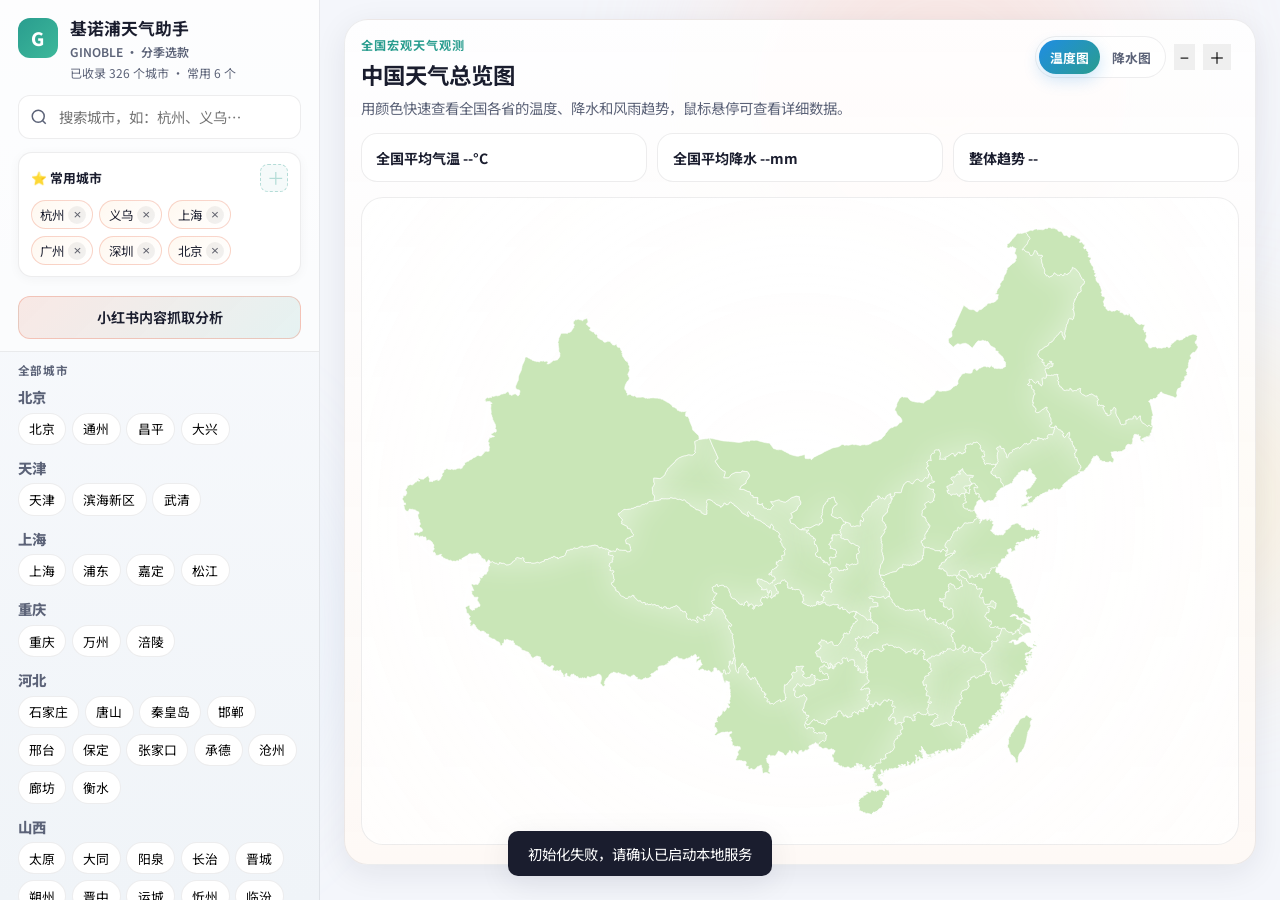
==== static/index.html @ de56561c "init: ginoble weather assistant (Flask + Qwen AI + XHS analysis)" ====
﻿<!DOCTYPE html>
<html lang="zh-CN">
<head>
  <meta charset="UTF-8" />
  <meta name="viewport" content="width=device-width, initial-scale=1.0" />
  <title>基诺浦天气助手 · 全国城市预报</title>
  <link rel="preconnect" href="https://fonts.googleapis.com" />
  <link rel="preconnect" href="https://fonts.gstatic.com" crossorigin />
  <link href="https://fonts.googleapis.com/css2?family=Noto+Sans+SC:wght@400;500;600;700&display=swap" rel="stylesheet" />
  <link rel="stylesheet" href="/static/css/style.css" />
</head>
<body>
  <div class="bg-orbs" aria-hidden="true">
    <span class="orb orb-1"></span>
    <span class="orb orb-2"></span>
    <span class="orb orb-3"></span>
  </div>

  <div class="app">
    <aside class="sidebar">
      <div class="sidebar-fixed">
        <header class="brand">
          <span class="brand-icon">G</span>
          <div>
            <h1>基诺浦天气助手</h1>
            <p class="brand-tagline">GINOBLE · 分季选款</p>
            <p id="cityStats" class="city-stats">加载城市中…</p>
          </div>
        </header>

        <div class="search-box">
          <svg class="search-icon" viewBox="0 0 24 24" fill="none" stroke="currentColor" stroke-width="2"><circle cx="11" cy="11" r="8"/><path d="m21 21-4.35-4.35"/></svg>
          <input type="search" id="citySearch" placeholder="搜索城市，如：杭州、义乌…" autocomplete="off" />
          <ul id="searchResults" class="search-results hidden"></ul>
        </div>

        <section class="favorites-panel">
          <div class="panel-head">
            <span class="panel-title">⭐ 常用城市</span>
            <button type="button" class="btn-icon" id="btnAddFavorite" title="将当前城市加入常用" disabled>＋</button>
          </div>
          <div id="favoriteList" class="favorite-chips"></div>
          <p id="favoriteHint" class="favorites-hint">选中城市后点 ＋，或从搜索列表添加</p>
        </section>

        <button type="button" class="btn-national hidden" id="btnNationalWeather">全国天气</button>
        <button type="button" class="btn-xhs" id="btnXhsAnalyze">
          小红书内容抓取分析
          <span class="xhs-running-dot hidden" id="xhsRunningDot" title="分析进行中"></span>
        </button>
      </div>

      <div class="sidebar-scroll-wrap">
        <p class="scroll-label">全部城市</p>
        <nav class="province-nav" id="provinceNav" aria-label="按省份选择城市"></nav>
      </div>
    </aside>

    <main class="main">
      <section class="map-section" id="mapSection">
        <header class="map-header">
          <div>
            <p class="map-kicker">全国宏观天气观测</p>
            <h2>中国天气总览图</h2>
            <p class="map-subtitle">用颜色快速查看全国各省的温度、降水和风雨趋势，鼠标悬停可查看详细数据。</p>
          </div>
          <div class="map-header-actions">
            <div class="map-mode-toggle" role="tablist" aria-label="地图模式切换">
              <button type="button" class="map-mode-btn active" id="btnTempMode">温度图</button>
              <button type="button" class="map-mode-btn" id="btnRainMode">降水图</button>
            </div>
            <button type="button" class="map-zoom-btn" id="btnMapZoomOut">−</button>
            <button type="button" class="map-zoom-btn" id="btnMapZoomIn">＋</button>
            <div class="map-legend" id="mapLegend"></div>
          </div>
        </header>
        <div class="map-toolbar">
          <div class="map-stat" id="mapStatTemp">全国平均气温 --°C</div>
          <div class="map-stat" id="mapStatRain">全国平均降水 --mm</div>
          <div class="map-stat" id="mapStatTrend">整体趋势 --</div>
        </div>
        <div class="china-map-shell">
          <div class="china-map-frame">
            <div class="china-map-inner" id="chinaMap"></div>
          </div>
          <div class="map-tooltip hidden" id="mapTooltip"></div>
        </div>
      </section>

      <section class="hero hidden" id="hero">
        <div class="hero-placeholder">
          <h2>选择或搜索一个城市</h2>
          <p>查看未来 7 天详细预报、近 16 天月度趋势，并获取基诺浦专属 AI分析（分季选款）</p>
          <p class="hero-note">说明：免费气象数据源最长约 16 天预报；AI 会基于天气生成营销策略，不涉及商品、库存或尺码建议。</p>
        </div>
      </section>

      <section class="city-panel hidden" id="cityPanel">
        <header class="city-header">
          <div class="city-title-row">
            <div>
              <p class="province-label" id="provinceLabel"></p>
              <h2 id="cityTitle">—</h2>
            </div>
            <button type="button" class="btn-fav-star hidden" id="btnFavStar" title="加入常用城市">☆ 常用</button>
          </div>
          <div class="current-weather" id="currentWeather"></div>
        </header>

        <div class="tabs">
          <button type="button" class="tab active" data-days="7">未来 7 天</button>
          <button type="button" class="tab" data-days="16">近 16 天趋势 <span class="tab-hint">（月度参考）</span></button>
        </div>

        <div class="forecast-grid" id="forecastGrid"></div>

        <section class="ai-section">
          <header class="ai-header">
            <div>
              <h3>🤖 基诺浦 AI 分析</h3>
              <p class="ai-sub">通义千问 · 天气营销策略生成</p>
            </div>
            <button type="button" class="btn-primary" id="btnAnalyze">生成基诺浦营销方案</button>
          </header>
          <div class="ai-body" id="aiBody">
            <p class="ai-placeholder">点击上方按钮，将先生成基础内容；随后可继续点击“深度分析”查看后续策略。</p>
          </div>
          <div class="ai-deep-actions hidden" id="aiDeepActions">
            <button type="button" class="btn-secondary" id="btnDeepAnalyze">深度分析</button>
          </div>
          <div class="ai-deep-body hidden" id="aiDeepBody"></div>
        </section>
      </section>
    </main>
  </div>

  <div class="toast hidden" id="toast" role="status"></div>
  <div class="loading-overlay hidden" id="loading">
    <div class="spinner"></div>
    <p id="loadingText">加载中…</p>
  </div>

  <div class="modal-overlay hidden" id="xhsModal" role="dialog" aria-modal="true" aria-labelledby="xhsModalTitle">
    <div class="modal-panel xhs-modal">
      <header class="modal-header">
        <div>
          <p class="modal-kicker">独立功能 · 内部研究参考</p>
          <h2 id="xhsModalTitle">小红书内容抓取分析</h2>
        </div>
        <button type="button" class="btn-icon modal-close" id="btnXhsClose" aria-label="关闭">×</button>
      </header>

      <div class="xhs-layout">
        <section class="xhs-form-pane">
          <label class="field">
            <span>分析预设</span>
            <div class="preset-row">
              <select id="xhsPresetSelect"></select>
              <button type="button" class="btn-secondary btn-sm" id="btnXhsSavePreset">另存为</button>
              <button type="button" class="btn-secondary btn-sm" id="btnXhsUpdatePreset">保存修改</button>
              <button type="button" class="btn-secondary btn-sm danger" id="btnXhsDeletePreset">删除</button>
            </div>
          </label>

          <label class="field">
            <span>分析类型</span>
            <input type="text" id="xhsAnalysisType" list="xhsAnalysisTypeList" placeholder="可下拉选择，也可自行填写" autocomplete="off" />
            <datalist id="xhsAnalysisTypeList">
              <option value="品类场景洞察"></option>
              <option value="竞品舆情深挖"></option>
              <option value="竞品种草对比"></option>
            </datalist>
          </label>

          <label class="field">
            <span>关键词</span>
            <input type="text" id="xhsKeyword" placeholder="一个搜索词，如：学步鞋 / 稳稳鞋 / 泰兰尼斯" />
            <p class="xhs-inline-hint">用于小红书搜索抓取；当前一次分析使用 1 个关键词。</p>
          </label>

          <div class="field-grid">
            <label class="field">
              <span>抓取量</span>
              <input type="number" id="xhsFetchCount" min="1" max="50" value="20" />
            </label>
            <label class="field">
              <span>排序</span>
              <select id="xhsSortType">
                <option value="general">综合</option>
                <option value="popularity_descending">最热</option>
                <option value="time_descending">最新</option>
                <option value="comment_descending">评论最多</option>
                <option value="collect_descending">收藏最多</option>
              </select>
            </label>
            <label class="field">
              <span>时间范围</span>
              <select id="xhsNoteTime">
                <option value="不限">不限</option>
                <option value="一天内">一天内</option>
                <option value="一周内" selected>一周内</option>
                <option value="一个月内">一个月内</option>
                <option value="半年内">半年内</option>
                <option value="一年内">一年内</option>
              </select>
            </label>
          </div>

          <div class="field-checks">
            <label class="check">
              <input type="checkbox" id="xhsFetchComments" />
              <span>拉取热门评论（舆情更准，更耗时）</span>
            </label>
            <label class="check">
              <input type="checkbox" id="xhsUseWeather" />
              <span>结合天气</span>
            </label>
          </div>

          <label class="field hidden" id="xhsWeatherCityWrap">
            <span>天气范围</span>
            <select id="xhsWeatherCity"></select>
            <p class="xhs-inline-hint">勾选结合天气后可选；默认「全国」</p>
          </label>

          <label class="field">
            <span>补充分析要求</span>
            <textarea id="xhsExtraPrompt" rows="3" placeholder="例如：重点看价格争议、场景拆解、可执行选题…"></textarea>
          </label>

          <div class="xhs-actions">
            <button type="button" class="btn-primary" id="btnXhsRun">开始抓取分析</button>
          </div>
          <div class="xhs-progress hidden" id="xhsProgressWrap">
            <div class="xhs-progress-top">
              <span id="xhsProgressText">准备中…</span>
              <span id="xhsProgressPct">0%</span>
            </div>
            <div class="xhs-progress-track" aria-hidden="true">
              <div class="xhs-progress-bar" id="xhsProgressBar"></div>
            </div>
            <p class="xhs-inline-hint">关闭弹窗不会中断分析；完成后会提示，并可在历史记录中查看。</p>
          </div>
          <p class="xhs-hint" id="xhsStatusHint">选择预设后可直接分析；关闭界面分析会继续跑。</p>
        </section>

        <section class="xhs-result-pane">
          <header class="xhs-result-header">
            <div>
              <div class="xhs-pane-tabs" role="tablist">
                <button type="button" class="xhs-pane-tab active" id="btnXhsTabReport" data-pane="report">当前报告</button>
                <button type="button" class="xhs-pane-tab" id="btnXhsTabHistory" data-pane="history">历史记录</button>
              </div>
              <p id="xhsResultMeta" class="xhs-result-meta">尚未生成</p>
            </div>
            <div class="xhs-result-actions">
              <button type="button" class="btn-secondary btn-sm" id="btnXhsPreview" disabled>预览</button>
              <button type="button" class="btn-secondary btn-sm" id="btnXhsDownloadHtml" disabled>下载网页</button>
              <button type="button" class="btn-secondary btn-sm" id="btnXhsDownload" disabled>下载 MD</button>
            </div>
          </header>
          <div class="xhs-result-body" id="xhsResultBody">
            <p class="ai-placeholder">报告将显示在这里，支持预览、下载与历史回看。</p>
          </div>
          <div class="xhs-history-body hidden" id="xhsHistoryBody">
            <div class="xhs-history-toolbar">
              <p class="xhs-inline-hint">保存在项目文件夹 <code>xhs-reports/</code>，点击可回看。</p>
              <button type="button" class="btn-secondary btn-sm" id="btnXhsRefreshHistory">刷新</button>
            </div>
            <div id="xhsHistoryList" class="xhs-history-list"></div>
          </div>
        </section>
      </div>
    </div>
  </div>

  <script src="/static/js/app.js"></script>
</body>
</html>
---- static/css/style.css ----
:root {
  --bg: #f4f6fb;
  --surface: rgba(255, 255, 255, 0.82);
  --surface-solid: #ffffff;
  --text: #1a1d2e;
  --text-muted: #5c6378;
  --accent: #e85d3a;
  --accent-2: #2a9d8f;
  --accent-soft: rgba(42, 157, 143, 0.14);
  --border: rgba(26, 29, 46, 0.08);
  --shadow: 0 8px 32px rgba(26, 29, 46, 0.08);
  --radius: 16px;
  --sidebar-w: 320px;
  --font: "Noto Sans SC", "PingFang SC", "Microsoft YaHei", sans-serif;
}

*,
*::before,
*::after {
  box-sizing: border-box;
}

html,
body {
  margin: 0;
  height: 100%;
  font-family: var(--font);
  color: var(--text);
  background: var(--bg);
}

.bg-orbs {
  position: fixed;
  inset: 0;
  pointer-events: none;
  overflow: hidden;
  z-index: 0;
}

.orb {
  position: absolute;
  border-radius: 50%;
  filter: blur(80px);
  opacity: 0.45;
}

.orb-1 {
  width: 420px;
  height: 420px;
  background: #ffd4c8;
  top: -120px;
  right: 10%;
}

.orb-2 {
  width: 360px;
  height: 360px;
  background: #c8e4ff;
  bottom: 10%;
  left: -80px;
}

.orb-3 {
  width: 280px;
  height: 280px;
  background: #ffe8b8;
  top: 40%;
  right: -60px;
}

.app {
  position: relative;
  z-index: 1;
  display: grid;
  grid-template-columns: var(--sidebar-w) 1fr;
  height: 100vh;
  max-height: 100vh;
}

.sidebar {
  background: linear-gradient(180deg, #fafbfe 0%, #f0f4f8 100%);
  border-right: 1px solid var(--border);
  display: flex;
  flex-direction: column;
  height: 100vh;
  overflow: hidden;
}

.sidebar-fixed {
  flex-shrink: 0;
  padding: 1.1rem 1.1rem 0.75rem;
  display: flex;
  flex-direction: column;
  gap: 0.85rem;
  border-bottom: 1px solid var(--border);
  background: rgba(255, 255, 255, 0.6);
}

.sidebar-scroll-wrap {
  flex: 1;
  min-height: 0;
  display: flex;
  flex-direction: column;
  padding: 0.65rem 0.5rem 1rem 1.1rem;
  overflow-y: auto;
  overflow-x: hidden;
  scrollbar-gutter: stable;
}

.scroll-label {
  flex-shrink: 0;
  margin: 0 0 0.5rem;
  padding-right: 0.5rem;
  font-size: 0.72rem;
  font-weight: 700;
  color: var(--text-muted);
  letter-spacing: 0.06em;
}

.brand {
  display: flex;
  gap: 0.75rem;
  align-items: flex-start;
}

.brand-icon {
  display: flex;
  align-items: center;
  justify-content: center;
  width: 2.5rem;
  height: 2.5rem;
  border-radius: 12px;
  background: linear-gradient(135deg, var(--accent-2), #3db89a);
  color: #fff;
  font-size: 1.15rem;
  font-weight: 800;
  flex-shrink: 0;
}

.brand-tagline {
  margin: 0.2rem 0 0;
  font-size: 0.72rem;
  color: var(--accent-2);
  font-weight: 600;
}

.city-stats {
  margin: 0.35rem 0 0;
  font-size: 0.7rem;
  color: var(--text-muted);
}

.brand h1 {
  margin: 0;
  font-size: 1.05rem;
  font-weight: 700;
  line-height: 1.3;
}

.brand p {
  margin: 0.25rem 0 0;
  font-size: 0.75rem;
  color: var(--text-muted);
}

.search-box {
  position: relative;
}

.search-icon {
  position: absolute;
  left: 12px;
  top: 50%;
  transform: translateY(-50%);
  width: 18px;
  height: 18px;
  color: var(--text-muted);
}

#citySearch {
  width: 100%;
  padding: 0.65rem 0.75rem 0.65rem 2.5rem;
  border: 1px solid var(--border);
  border-radius: 12px;
  font-size: 0.9rem;
  font-family: inherit;
  background: var(--surface-solid);
  outline: none;
  transition: border-color 0.2s, box-shadow 0.2s;
}

#citySearch:focus {
  border-color: var(--accent-2);
  box-shadow: 0 0 0 3px rgba(61, 139, 253, 0.15);
}

.search-results {
  position: absolute;
  left: 0;
  right: 0;
  top: calc(100% + 4px);
  margin: 0;
  padding: 0.35rem;
  list-style: none;
  background: var(--surface-solid);
  border: 1px solid var(--border);
  border-radius: 12px;
  box-shadow: var(--shadow);
  max-height: 220px;
  overflow-y: auto;
  z-index: 20;
}

.search-results li {
  display: flex;
  align-items: center;
  justify-content: space-between;
  gap: 0.5rem;
  padding: 0.5rem 0.65rem;
  border-radius: 8px;
  cursor: pointer;
  font-size: 0.88rem;
}

.search-results li:hover {
  background: var(--accent-soft);
}

.search-results .result-main {
  flex: 1;
  min-width: 0;
}

.search-results .btn-add-fav {
  flex-shrink: 0;
  padding: 0.2rem 0.45rem;
  border: none;
  border-radius: 6px;
  background: var(--accent-soft);
  color: var(--accent-2);
  font-size: 0.72rem;
  font-family: inherit;
  cursor: pointer;
}

.search-results .btn-add-fav:hover {
  background: var(--accent-2);
  color: #fff;
}

.search-results .btn-add-fav.is-fav {
  background: #fff8e6;
  color: #b8860b;
  cursor: default;
}

.search-results .sub {
  font-size: 0.75rem;
  color: var(--text-muted);
}

.province-nav {
  flex: 1;
  padding-right: 4px;
}

.sidebar-scroll-wrap::-webkit-scrollbar {
  width: 8px;
}

.sidebar-scroll-wrap::-webkit-scrollbar-track {
  background: rgba(42, 157, 143, 0.06);
  border-radius: 8px;
  margin: 4px 0;
}

.sidebar-scroll-wrap::-webkit-scrollbar-thumb {
  background: rgba(42, 157, 143, 0.4);
  border-radius: 8px;
  border: 2px solid transparent;
  background-clip: padding-box;
}

.sidebar-scroll-wrap::-webkit-scrollbar-thumb:hover {
  background: rgba(42, 157, 143, 0.65);
  background-clip: padding-box;
}

.favorites-panel {
  background: var(--surface-solid);
  border: 1px solid var(--border);
  border-radius: 14px;
  padding: 0.65rem 0.75rem;
  box-shadow: 0 2px 12px rgba(26, 29, 46, 0.04);
}

.panel-head {
  display: flex;
  align-items: center;
  justify-content: space-between;
  margin-bottom: 0.5rem;
}

.panel-title {
  font-size: 0.8rem;
  font-weight: 700;
  color: var(--text);
}

.btn-icon {
  width: 28px;
  height: 28px;
  border: 1px dashed var(--accent-2);
  border-radius: 8px;
  background: var(--accent-soft);
  color: var(--accent-2);
  font-size: 1.1rem;
  line-height: 1;
  cursor: pointer;
  transition: all 0.15s;
  font-family: inherit;
}

.btn-icon:hover:not(:disabled) {
  background: var(--accent-2);
  color: #fff;
  border-style: solid;
}

.btn-icon:disabled {
  opacity: 0.35;
  cursor: not-allowed;
}

.favorite-chips {
  display: flex;
  flex-wrap: wrap;
  gap: 0.4rem;
  min-height: 2rem;
  max-height: 88px;
  overflow-y: auto;
  padding-right: 2px;
}

.favorite-chips::-webkit-scrollbar {
  width: 5px;
}

.favorite-chips::-webkit-scrollbar-thumb {
  background: rgba(42, 157, 143, 0.3);
  border-radius: 4px;
}

.favorite-chip {
  display: inline-flex;
  align-items: center;
  gap: 0.25rem;
  padding: 0.3rem 0.35rem 0.3rem 0.55rem;
  border-radius: 999px;
  background: linear-gradient(135deg, #fff8f0, #fff);
  border: 1px solid rgba(232, 93, 58, 0.25);
  font-size: 0.78rem;
  cursor: pointer;
  transition: all 0.15s;
  max-width: 100%;
}

.favorite-chip:hover {
  border-color: var(--accent-2);
  box-shadow: 0 2px 8px rgba(42, 157, 143, 0.15);
}

.favorite-chip.active {
  background: linear-gradient(135deg, var(--accent-2), #3db89a);
  border-color: transparent;
  color: #fff;
}

.favorite-chip .fav-name {
  white-space: nowrap;
  overflow: hidden;
  text-overflow: ellipsis;
  max-width: 4.5rem;
}

.favorite-chip .fav-remove {
  display: flex;
  align-items: center;
  justify-content: center;
  width: 18px;
  height: 18px;
  border: none;
  border-radius: 50%;
  background: rgba(0, 0, 0, 0.08);
  color: inherit;
  font-size: 0.85rem;
  line-height: 1;
  cursor: pointer;
  opacity: 0.7;
  flex-shrink: 0;
}

.favorite-chip.active .fav-remove {
  background: rgba(255, 255, 255, 0.25);
}

.favorite-chip .fav-remove:hover {
  opacity: 1;
  background: rgba(232, 93, 58, 0.2);
}

.favorites-hint {
  margin: 0.45rem 0 0;
  font-size: 0.68rem;
  color: var(--text-muted);
  line-height: 1.4;
}

.favorites-hint.hidden {
  display: none;
}

.favorites-empty {
  font-size: 0.75rem;
  color: var(--text-muted);
  padding: 0.25rem 0;
}

.province-block {
  margin-bottom: 0.75rem;
}

.province-name {
  font-size: 0.72rem;
  font-weight: 600;
  text-transform: uppercase;
  letter-spacing: 0.04em;
  color: var(--text-muted);
  margin: 0 0 0.4rem;
}

.city-chips {
  display: flex;
  flex-wrap: wrap;
  gap: 0.35rem;
}

.city-chip {
  padding: 0.35rem 0.65rem;
  border: 1px solid var(--border);
  border-radius: 999px;
  background: var(--surface-solid);
  font-size: 0.8rem;
  font-family: inherit;
  cursor: pointer;
  transition: all 0.15s;
}

.city-chip:hover {
  border-color: var(--accent);
  color: var(--accent);
}

.city-chip.active {
  background: linear-gradient(135deg, var(--accent-2), #3db89a);
  border-color: transparent;
  color: #fff;
  font-weight: 600;
}

.city-title-row {
  display: flex;
  align-items: flex-start;
  justify-content: space-between;
  gap: 0.75rem;
  flex: 1;
}

.btn-fav-star {
  flex-shrink: 0;
  padding: 0.4rem 0.75rem;
  border: 1px solid var(--border);
  border-radius: 999px;
  background: #fff;
  font-family: inherit;
  font-size: 0.8rem;
  color: var(--text-muted);
  cursor: pointer;
  transition: all 0.15s;
}

.btn-fav-star:hover {
  border-color: #f0b429;
  color: #d4a012;
}

.btn-fav-star.is-fav {
  border-color: #f0b429;
  background: #fffbeb;
  color: #b8860b;
  font-weight: 600;
}

.main {
  padding: 1.2rem 1.5rem 2rem;
  overflow-y: auto;
  height: 100vh;
}

.map-section {
  background: linear-gradient(180deg, rgba(255,255,255,0.9), rgba(255,249,244,0.85));
  border: 1px solid rgba(26, 29, 46, 0.08);
  border-radius: 24px;
  padding: 1rem 1rem 1.15rem;
  box-shadow: var(--shadow);
  margin-bottom: 1rem;
}

.map-header {
  display: flex;
  align-items: flex-start;
  justify-content: space-between;
  gap: 1rem;
  flex-wrap: wrap;
}

.map-kicker {
  margin: 0;
  font-size: 0.76rem;
  font-weight: 700;
  color: var(--accent-2);
  letter-spacing: 0.08em;
}

.map-header h2 {
  margin: 0.25rem 0 0.35rem;
  font-size: 1.4rem;
}

.map-subtitle {
  margin: 0;
  color: var(--text-muted);
  line-height: 1.6;
  font-size: 0.9rem;
}

.map-header-actions {
  display: flex;
  align-items: center;
  gap: 0.5rem;
  flex-wrap: wrap;
  justify-content: flex-end;
}

.map-mode-toggle {
  display: inline-flex;
  padding: 0.2rem;
  border-radius: 999px;
  background: rgba(255,255,255,0.78);
  border: 1px solid rgba(26,29,46,0.08);
}

.map-mode-btn,
.map-zoom-btn,
.btn-national {
  border: none;
  font: inherit;
  cursor: pointer;
}

.map-mode-btn {
  padding: 0.45rem 0.7rem;
  border-radius: 999px;
  background: transparent;
  color: var(--text-muted);
  font-size: 0.8rem;
  font-weight: 700;
}

.map-mode-btn.active {
  background: linear-gradient(135deg, #1f8de3, #2a9d8f);
  color: #fff;
  box-shadow: 0 6px 16px rgba(31,141,227,0.22);
}

.map-legend {
  display: flex;
  flex-wrap: wrap;
  gap: 0.4rem;
  justify-content: flex-end;
}

.legend-chip {
  display: inline-flex;
  align-items: center;
  gap: 0.35rem;
  padding: 0.35rem 0.55rem;
  border-radius: 999px;
  background: rgba(255,255,255,0.86);
  border: 1px solid rgba(26,29,46,0.08);
  font-size: 0.75rem;
  color: var(--text-muted);
  backdrop-filter: blur(8px);
}

.legend-dot {
  width: 10px;
  height: 10px;
  border-radius: 50%;
  box-shadow: 0 0 0 2px rgba(255,255,255,0.9) inset;
}

.legend-dot {
  width: 10px;
  height: 10px;
  border-radius: 50%;
}

.map-toolbar {
  display: grid;
  grid-template-columns: repeat(3, minmax(0, 1fr));
  gap: 0.65rem;
  margin: 0.9rem 0;
}

.map-stat {
  background: rgba(255,255,255,0.78);
  border: 1px solid rgba(26,29,46,0.08);
  border-radius: 16px;
  padding: 0.85rem 0.9rem;
  font-size: 0.88rem;
  font-weight: 700;
  color: var(--text);
}

.china-map-shell {
  position: relative;
}

.china-map-frame {
  position: relative;
  min-height: 520px;
  background: radial-gradient(circle at center, rgba(255,255,255,0.96), rgba(255,255,255,0.74));
  border-radius: 22px;
  border: 1px solid rgba(26,29,46,0.08);
  overflow: hidden;
  box-shadow: inset 0 0 0 1px rgba(255,255,255,0.35);
}

.china-map-frame.mode-temp {
  background:
    radial-gradient(circle at 30% 18%, rgba(11,17,32,0.08), transparent 28%),
    radial-gradient(circle at 78% 25%, rgba(245,138,75,0.18), transparent 28%),
    radial-gradient(circle at 60% 75%, rgba(233,168,58,0.16), transparent 30%),
    linear-gradient(180deg, rgba(255,246,231,0.95), rgba(255,255,255,0.74));
}

.china-map-frame.mode-rain {
  background:
    radial-gradient(circle at 25% 20%, rgba(22,58,138,0.1), transparent 28%),
    radial-gradient(circle at 75% 30%, rgba(63,149,230,0.18), transparent 28%),
    radial-gradient(circle at 60% 76%, rgba(168,214,255,0.16), transparent 30%),
    linear-gradient(180deg, rgba(244,248,255,0.98), rgba(255,255,255,0.76));
}

.china-map-frame.mode-temp .china-svg-map,
.china-map-frame.mode-rain .china-svg-map {
  filter: saturate(1.05) contrast(1.02);
}

.map-region-hover {
  filter: brightness(1.2) saturate(1.2) drop-shadow(0 0 10px rgba(255,255,255,0.95)) drop-shadow(0 0 26px rgba(255,255,255,0.7)) drop-shadow(0 0 18px rgba(59,130,246,0.28)) !important;
}

.china-svg-map path.map-region-hover,
.china-svg-map circle.map-region-hover {
  stroke: rgba(255,255,255,1) !important;
  stroke-width: 2.4px !important;
}

.china-svg-map path,
.china-svg-map circle {
  transform-box: fill-box;
  transform-origin: center;
  transition: filter 0.2s ease, opacity 0.2s ease, stroke 0.2s ease, stroke-width 0.2s ease;
}

.china-map-inner {
  width: 100%;
  height: 100%;
  min-height: 520px;
}

.china-map-stage {
  width: 100%;
  height: 100%;
  display: flex;
  align-items: center;
  justify-content: center;
}

.china-svg-map {
  width: 100%;
  height: 100%;
  max-height: 760px;
}

.province-tile {
  position: relative;
  min-height: 84px;
  border-radius: 18px;
  padding: 0.75rem 0.7rem;
  color: #fff;
  box-shadow: 0 8px 18px rgba(0,0,0,0.08);
  border: 1px solid rgba(255,255,255,0.2);
  cursor: default;
  transition: transform 0.18s ease, box-shadow 0.18s ease;
  overflow: hidden;
}

.province-tile:hover {
  transform: translateY(-2px);
  box-shadow: 0 12px 24px rgba(0,0,0,0.12);
}

.province-name {
  margin: 0 0 0.35rem;
  font-size: 0.9rem;
  font-weight: 800;
}

.province-meta {
  font-size: 0.72rem;
  line-height: 1.45;
  opacity: 0.95;
}

.province-badge {
  display: inline-flex;
  margin-top: 0.45rem;
  padding: 0.22rem 0.45rem;
  border-radius: 999px;
  background: rgba(255,255,255,0.18);
  font-size: 0.68rem;
}

.map-tooltip {
  position: absolute;
  pointer-events: none;
  z-index: 20;
  min-width: 220px;
  max-width: 280px;
  background: rgba(16, 18, 28, 0.94);
  color: #fff;
  border-radius: 14px;
  padding: 0.8rem 0.85rem;
  box-shadow: 0 16px 32px rgba(0,0,0,0.18);
  font-size: 0.86rem;
  line-height: 1.55;
}

.map-tooltip strong {
  display: block;
  margin-bottom: 0.25rem;
  font-size: 0.94rem;
}

.map-placeholder {
  min-height: 240px;
  display: flex;
  align-items: center;
  justify-content: center;
  color: var(--text-muted);
  border-radius: 18px;
  background: rgba(255,255,255,0.6);
  border: 1px dashed rgba(26,29,46,0.12);
}

.hero-placeholder {
  max-width: 560px;
  margin: 4rem auto;
  text-align: center;
  padding: 2rem 2.25rem;
  background: var(--surface);
  border: 1px solid var(--border);
  border-radius: calc(var(--radius) + 8px);
  box-shadow: var(--shadow);
}

.hero-placeholder h2 {
  font-size: 1.75rem;
  margin: 0 0 0.75rem;
}

.hero-placeholder p {
  color: var(--text-muted);
  line-height: 1.6;
}

.hero-note {
  margin-top: 1rem;
  font-size: 0.82rem;
  padding: 0.75rem 1rem;
  background: var(--accent-soft);
  border-radius: 10px;
  color: #c44a2e;
}
.hidden {
  display: none !important;
}

#cityPanel:not(.hidden) {
  animation: fadeIn 0.35s ease;
}

@keyframes fadeIn {
  from {
    opacity: 0;
    transform: translateY(8px);
  }
  to {
    opacity: 1;
    transform: translateY(0);
  }
}

.city-header {
  display: flex;
  justify-content: space-between;
  align-items: flex-start;
  gap: 1rem;
  margin-bottom: 1.25rem;
  flex-wrap: wrap;
}

.province-label {
  margin: 0;
  font-size: 0.85rem;
  color: var(--accent);
  font-weight: 600;
}

#cityTitle {
  margin: 0.15rem 0 0;
  font-size: 2rem;
  font-weight: 700;
}

.current-weather {
  display: flex;
  align-items: center;
  gap: 1rem;
  padding: 1rem 1.25rem;
  background: var(--surface);
  backdrop-filter: blur(12px);
  border-radius: var(--radius);
  border: 1px solid var(--border);
  box-shadow: var(--shadow);
}

.current-weather .icon {
  font-size: 2.5rem;
}

.current-weather .temp {
  font-size: 2rem;
  font-weight: 700;
}

.current-weather .meta {
  font-size: 0.85rem;
  color: var(--text-muted);
}

.tabs {
  display: flex;
  gap: 0.5rem;
  margin-bottom: 1.25rem;
}

.tab {
  padding: 0.55rem 1.1rem;
  border: 1px solid var(--border);
  border-radius: 999px;
  background: var(--surface-solid);
  font-family: inherit;
  font-size: 0.9rem;
  cursor: pointer;
  transition: all 0.15s;
}

.tab:hover {
  border-color: var(--accent-2);
}

.tab.active {
  background: linear-gradient(135deg, var(--accent-2), #3db89a);
  border-color: transparent;
  color: #fff;
  font-weight: 600;
  box-shadow: 0 4px 14px rgba(42, 157, 143, 0.35);
}

.tab-hint {
  font-size: 0.72rem;
  opacity: 0.85;
}

.forecast-grid {
  display: grid;
  grid-template-columns: repeat(auto-fill, minmax(140px, 1fr));
  gap: 0.85rem;
  margin-bottom: 1.5rem;
}

.forecast-grid.compact {
  grid-template-columns: repeat(auto-fill, minmax(110px, 1fr));
}

.day-card {
  background: var(--surface);
  backdrop-filter: blur(10px);
  border: 1px solid var(--border);
  border-radius: var(--radius);
  padding: 1rem 0.85rem;
  text-align: center;
  box-shadow: var(--shadow);
  transition: transform 0.15s;
}

.day-card:hover {
  transform: translateY(-2px);
}

.day-card .date {
  font-size: 0.78rem;
  color: var(--text-muted);
  margin-bottom: 0.35rem;
}

.day-card .weekday {
  font-weight: 600;
  font-size: 0.85rem;
  margin-bottom: 0.5rem;
}

.day-card .weather-icon {
  font-size: 1.75rem;
  margin: 0.25rem 0;
}

.day-card .temps {
  font-size: 0.95rem;
  font-weight: 600;
}

.day-card .temps .min {
  color: var(--text-muted);
  font-weight: 500;
}

.day-card .precip {
  font-size: 0.72rem;
  color: var(--accent-2);
  margin-top: 0.35rem;
}

.ai-section {
  background: linear-gradient(180deg, #ffffff 0%, #fff9f4 100%);
  border: 1px solid rgba(232, 93, 58, 0.12);
  border-radius: 24px;
  padding: 1.35rem 1.4rem 1.4rem;
  box-shadow: 0 18px 45px rgba(26, 29, 46, 0.08);
  position: relative;
  overflow: hidden;
}

.ai-section::before {
  content: "";
  position: absolute;
  inset: 0 0 auto 0;
  height: 4px;
  background: linear-gradient(90deg, var(--accent-2), #67b7ff, #ffb56b);
}

.ai-header {
  display: flex;
  justify-content: space-between;
  align-items: flex-start;
  gap: 1rem;
  flex-wrap: wrap;
  margin-bottom: 1rem;
}

.ai-header h3 {
  margin: 0;
  font-size: 1.15rem;
}

.ai-sub {
  margin: 0.25rem 0 0;
  font-size: 0.82rem;
  color: var(--text-muted);
}

.btn-primary {
  padding: 0.72rem 1.3rem;
  border: none;
  border-radius: 14px;
  background: linear-gradient(135deg, #2f9e91 0%, #5c8dff 100%);
  color: #fff;
  font-family: inherit;
  font-size: 0.92rem;
  font-weight: 700;
  cursor: pointer;
  white-space: nowrap;
  transition: opacity 0.2s, transform 0.15s, box-shadow 0.2s;
  box-shadow: 0 10px 20px rgba(47, 158, 145, 0.2);
}

.btn-primary:hover {
  opacity: 0.96;
  transform: translateY(-1px);
  box-shadow: 0 14px 24px rgba(47, 158, 145, 0.24);
}

.btn-primary:disabled {
  opacity: 0.5;
  cursor: not-allowed;
  transform: none;
  box-shadow: none;
}

.btn-secondary {
  padding: 0.62rem 1rem;
  border: 1px solid rgba(42, 157, 143, 0.22);
  border-radius: 14px;
  background: #fff;
  color: var(--accent-2);
  font-family: inherit;
  font-size: 0.9rem;
  font-weight: 700;
  cursor: pointer;
  transition: all 0.2s;
}

.btn-secondary:hover {
  border-color: var(--accent-2);
  background: rgba(42, 157, 143, 0.08);
}

.ai-body {
  line-height: 1.75;
  font-size: 0.95rem;
  color: var(--text);
}

.ai-report {
  display: grid;
  gap: 1rem;
}

.ai-block {
  background: linear-gradient(180deg, rgba(255,255,255,0.92), rgba(255,249,244,0.96));
  border: 1px solid rgba(26, 29, 46, 0.08);
  border-radius: 20px;
  padding: 1rem 1.05rem 0.95rem;
  box-shadow: 0 10px 22px rgba(26, 29, 46, 0.05);
}

.ai-body h3,
.ai-body h4 {
  margin: 0 0 0.6rem;
  font-size: 1rem;
  color: var(--accent-2);
  font-weight: 800;
  letter-spacing: 0.01em;
}

.ai-body h4 {
  font-size: 0.94rem;
}

.ai-body p {
  margin: 0.38rem 0;
  line-height: 1.7;
}

.ai-body .ai-note {
  margin-top: 0.6rem;
  padding: 0.7rem 0.85rem;
  background: rgba(42, 157, 143, 0.08);
  border-left: 3px solid var(--accent-2);
  border-radius: 12px;
  color: #2b5660;
}

.ai-body ul {
  margin: 0.35rem 0 0;
  padding-left: 1.1rem;
}

.ai-body li {
  margin: 0.35rem 0;
  line-height: 1.65;
}

.ai-placeholder {
  color: var(--text-muted);
  margin: 0;
  padding: 0.2rem 0;
}

.ai-loading {
  display: flex;
  align-items: center;
  gap: 0.75rem;
  color: var(--text-muted);
}

.ai-deep-actions {
  margin-top: 0.95rem;
  display: flex;
  justify-content: flex-start;
}

.ai-deep-body {
  margin-top: 0.9rem;
  display: grid;
  gap: 0.9rem;
}

.toast {
  position: fixed;
  bottom: 1.5rem;
  left: 50%;
  transform: translateX(-50%);
  padding: 0.75rem 1.25rem;
  background: #1a1d2e;
  color: #fff;
  border-radius: 10px;
  font-size: 0.9rem;
  z-index: 100;
  box-shadow: var(--shadow);
}

.loading-overlay {
  position: fixed;
  inset: 0;
  background: rgba(244, 246, 251, 0.75);
  backdrop-filter: blur(4px);
  display: flex;
  flex-direction: column;
  align-items: center;
  justify-content: center;
  z-index: 200;
}

.spinner {
  width: 44px;
  height: 44px;
  border: 3px solid var(--border);
  border-top-color: var(--accent);
  border-radius: 50%;
  animation: spin 0.8s linear infinite;
}

@keyframes spin {
  to {
    transform: rotate(360deg);
  }
}

#loadingText {
  margin-top: 1rem;
  color: var(--text-muted);
}

@media (max-width: 900px) {
  .app {
    grid-template-columns: 1fr;
    height: auto;
    max-height: none;
  }

  .sidebar {
    height: auto;
    max-height: 52vh;
    border-right: none;
    border-bottom: 1px solid var(--border);
  }

  .sidebar-scroll-wrap {
    max-height: 28vh;
  }

  .main {
    padding: 1rem;
    height: auto;
    min-height: 50vh;
  }

  .current-weather {
    width: 100%;
  }

  .ai-section {
    padding: 1.1rem;
    border-radius: 20px;
  }
}

@media (max-width: 640px) {
  .hero-placeholder,
  .ai-section,
  .day-card,
  .current-weather,
  .map-section {
    border-radius: 18px;
  }

  .map-header-actions {
    justify-content: flex-start;
  }

  .main {
    padding: 0.85rem;
  }

  .hero-placeholder {
    padding: 1.5rem 1.2rem;
    margin: 1rem auto;
  }

  .hero-placeholder h2 {
    font-size: 1.35rem;
  }

  .current-weather {
    gap: 0.75rem;
    padding: 0.9rem 1rem;
  }

  .current-weather .temp {
    font-size: 1.6rem;
  }

  .tabs {
    flex-wrap: wrap;
  }

  .tab {
    flex: 1 1 auto;
    text-align: center;
  }

  .forecast-grid {
    grid-template-columns: repeat(auto-fill, minmax(128px, 1fr));
  }

  .ai-header {
    align-items: stretch;
  }

  .btn-primary {
    width: 100%;
  }

  .map-toolbar {
    grid-template-columns: 1fr;
  }

  .china-map {
    grid-template-columns: repeat(auto-fill, minmax(92px, 1fr));
  }
}

/* —— 小红书分析 —— */
.btn-xhs {
  width: 100%;
  margin-top: 0.35rem;
  padding: 0.65rem 0.85rem;
  border: 1px solid rgba(232, 93, 58, 0.28);
  border-radius: 12px;
  background: linear-gradient(135deg, rgba(232, 93, 58, 0.12), rgba(42, 157, 143, 0.1));
  color: var(--text);
  font: inherit;
  font-size: 0.88rem;
  font-weight: 650;
  cursor: pointer;
  transition: transform 0.15s ease, box-shadow 0.15s ease;
  position: relative;
}

.btn-xhs:hover {
  transform: translateY(-1px);
  box-shadow: 0 8px 18px rgba(232, 93, 58, 0.14);
}

.xhs-running-dot {
  display: inline-block;
  width: 8px;
  height: 8px;
  margin-left: 0.35rem;
  border-radius: 50%;
  background: var(--accent);
  vertical-align: middle;
  animation: xhs-pulse 1.1s ease-in-out infinite;
}

.xhs-running-dot.hidden {
  display: none;
}

@keyframes xhs-pulse {
  0%, 100% { opacity: 0.35; transform: scale(0.85); }
  50% { opacity: 1; transform: scale(1.1); }
}

.xhs-progress {
  margin-top: 0.75rem;
  padding: 0.7rem 0.8rem;
  border: 1px solid var(--border);
  border-radius: 12px;
  background: #fff;
}

.xhs-progress-top {
  display: flex;
  justify-content: space-between;
  gap: 0.75rem;
  font-size: 0.8rem;
  color: var(--text-muted);
  margin-bottom: 0.45rem;
}

#xhsProgressPct {
  font-weight: 700;
  color: var(--accent);
}

.xhs-progress-track {
  height: 8px;
  border-radius: 999px;
  background: #eef1f6;
  overflow: hidden;
}

.xhs-progress-bar {
  height: 100%;
  width: 0%;
  border-radius: inherit;
  background: linear-gradient(90deg, #e85d3a, #2a9d8f);
  transition: width 0.35s ease;
}

.modal-overlay {
  position: fixed;
  inset: 0;
  z-index: 80;
  background: rgba(18, 22, 36, 0.42);
  display: flex;
  align-items: center;
  justify-content: center;
  padding: 1.2rem;
  backdrop-filter: blur(4px);
}

.modal-overlay.hidden {
  display: none;
}

.modal-panel {
  width: min(1180px, 100%);
  max-height: min(92vh, 920px);
  overflow: hidden;
  background: #fff;
  border-radius: 18px;
  box-shadow: 0 24px 64px rgba(20, 24, 40, 0.28);
  display: flex;
  flex-direction: column;
}

.modal-header {
  display: flex;
  align-items: flex-start;
  justify-content: space-between;
  gap: 1rem;
  padding: 1.1rem 1.25rem;
  border-bottom: 1px solid var(--border);
  background: linear-gradient(180deg, #fff 0%, #f8fafc 100%);
}

.modal-kicker {
  margin: 0 0 0.2rem;
  color: var(--accent);
  font-size: 0.75rem;
  font-weight: 700;
  letter-spacing: 0.04em;
}

.modal-header h2 {
  margin: 0;
  font-size: 1.2rem;
}

.modal-close {
  width: 2rem;
  height: 2rem;
  border-radius: 999px;
  border: 1px solid var(--border);
  background: #fff;
  font-size: 1.2rem;
  line-height: 1;
  cursor: pointer;
}

.xhs-layout {
  display: grid;
  grid-template-columns: minmax(320px, 400px) 1fr;
  min-height: 0;
  flex: 1;
  overflow: hidden;
}

.xhs-form-pane,
.xhs-result-pane {
  min-height: 0;
  overflow: auto;
  padding: 1rem 1.15rem 1.2rem;
}

.xhs-form-pane {
  border-right: 1px solid var(--border);
  background: #fbfcfe;
}

.field {
  display: flex;
  flex-direction: column;
  gap: 0.35rem;
  margin-bottom: 0.85rem;
  font-size: 0.86rem;
}

.field > span {
  color: var(--text-muted);
  font-weight: 600;
}

.field input,
.field select,
.field textarea,
.preset-row select {
  width: 100%;
  border: 1px solid var(--border);
  border-radius: 10px;
  padding: 0.55rem 0.7rem;
  font: inherit;
  background: #fff;
  color: var(--text);
}

.field textarea {
  resize: vertical;
  min-height: 72px;
}

.field-grid {
  display: grid;
  grid-template-columns: repeat(3, 1fr);
  gap: 0.6rem;
}

.preset-row {
  display: grid;
  grid-template-columns: 1fr auto auto auto;
  gap: 0.4rem;
}

.field-checks {
  display: flex;
  flex-direction: column;
  gap: 0.45rem;
  margin-bottom: 0.85rem;
}

.check {
  display: flex;
  align-items: center;
  gap: 0.45rem;
  font-size: 0.86rem;
  color: var(--text-muted);
}

.xhs-actions {
  display: flex;
  gap: 0.55rem;
  margin-top: 0.4rem;
}

.xhs-actions .btn-primary {
  flex: 1;
}

.btn-sm {
  padding: 0.4rem 0.55rem !important;
  font-size: 0.78rem !important;
  border-radius: 8px !important;
  white-space: nowrap;
}

.btn-secondary.danger {
  color: #b42318;
  border-color: rgba(180, 35, 24, 0.25);
}

.xhs-hint {
  margin: 0.7rem 0 0;
  color: var(--text-muted);
  font-size: 0.78rem;
  line-height: 1.45;
}

.xhs-inline-hint {
  margin: 0;
  color: var(--text-muted);
  font-size: 0.75rem;
}

#xhsWeatherCityWrap.hidden {
  display: none;
}

.xhs-result-header {
  display: flex;
  align-items: flex-start;
  justify-content: space-between;
  gap: 0.8rem;
  margin-bottom: 0.8rem;
}

.xhs-result-header h3 {
  margin: 0;
  font-size: 1rem;
}

.xhs-result-meta {
  margin: 0.25rem 0 0;
  color: var(--text-muted);
  font-size: 0.8rem;
}

.xhs-result-actions {
  display: flex;
  gap: 0.4rem;
}

.xhs-result-body {
  border: 1px solid var(--border);
  border-radius: 14px;
  background: #fff;
  padding: 1.15rem 1.25rem 1.4rem;
  min-height: 360px;
}

.xhs-pane-tabs {
  display: inline-flex;
  gap: 0.25rem;
  padding: 0.2rem;
  border-radius: 10px;
  background: #f1f4f8;
  margin-bottom: 0.35rem;
}

.xhs-pane-tab {
  border: none;
  background: transparent;
  font: inherit;
  font-size: 0.84rem;
  font-weight: 650;
  color: var(--text-muted);
  padding: 0.4rem 0.75rem;
  border-radius: 8px;
  cursor: pointer;
}

.xhs-pane-tab.active {
  background: #fff;
  color: var(--text);
  box-shadow: 0 1px 4px rgba(20, 24, 40, 0.08);
}

.xhs-history-body {
  border: 1px solid var(--border);
  border-radius: 14px;
  background: #fff;
  padding: 0.9rem 1rem 1.1rem;
  min-height: 360px;
}

.xhs-history-toolbar {
  display: flex;
  align-items: center;
  justify-content: space-between;
  gap: 0.75rem;
  margin-bottom: 0.75rem;
}

.xhs-history-list {
  display: flex;
  flex-direction: column;
  gap: 0.55rem;
}

.xhs-history-item {
  display: flex;
  align-items: center;
  justify-content: space-between;
  gap: 0.75rem;
  padding: 0.75rem 0.85rem;
  border: 1px solid var(--border);
  border-radius: 12px;
  background: #fbfcfe;
  cursor: pointer;
  transition: border-color 0.15s ease, background 0.15s ease;
}

.xhs-history-item:hover {
  border-color: rgba(232, 93, 58, 0.28);
  background: #fff;
}

.xhs-history-main h4 {
  margin: 0;
  font-size: 0.92rem;
}

.xhs-history-main p {
  margin: 0.25rem 0 0;
  color: var(--text-muted);
  font-size: 0.78rem;
}

.xhs-history-item-actions {
  display: flex;
  gap: 0.35rem;
  flex-shrink: 0;
}

.xhs-article h1 {
  font-size: 1.45rem;
  margin: 0 0 0.9rem;
  line-height: 1.35;
  color: #121826;
}

.xhs-article h2,
.xhs-article h2.xhs-cn-heading {
  font-size: 1.08rem;
  margin: 1.35rem 0 0.55rem;
  padding-bottom: 0.35rem;
  border-bottom: 1px solid var(--border);
  line-height: 1.4;
  color: #121826;
}

.xhs-article h3,
.xhs-article h4,
.xhs-article h5,
.xhs-article h6 {
  margin: 1rem 0 0.4rem;
  line-height: 1.4;
}

.xhs-article h3 { font-size: 0.98rem; }

.xhs-article p,
.xhs-article li {
  font-size: 0.92rem;
  line-height: 1.8;
  color: #2a3142;
}

.xhs-article p {
  margin: 0.45rem 0;
}

.xhs-article ul,
.xhs-article ol {
  padding-left: 1.25rem;
  margin: 0.4rem 0 0.8rem;
}

.xhs-article li {
  margin: 0.24rem 0;
}

.xhs-article strong {
  color: #121826;
}

.xhs-article code {
  background: #f2f4f8;
  padding: 0.08rem 0.32rem;
  border-radius: 5px;
  font-size: 0.88em;
}

.xhs-article blockquote {
  margin: 0.85rem 0;
  padding: 0.65rem 0.9rem;
  border-left: 4px solid var(--accent);
  background: #fff7f4;
  color: #5c453d;
  border-radius: 0 10px 10px 0;
}

.xhs-article hr {
  border: none;
  border-top: 1px solid var(--border);
  margin: 1.2rem 0;
}

.xhs-table-wrap {
  overflow: auto;
  margin: 0.85rem 0;
  border: 1px solid var(--border);
  border-radius: 12px;
}

.xhs-table {
  width: 100%;
  border-collapse: collapse;
  font-size: 0.86rem;
}

.xhs-table th,
.xhs-table td {
  padding: 0.55rem 0.7rem;
  border-bottom: 1px solid var(--border);
  text-align: left;
  vertical-align: top;
}

.xhs-table th {
  background: #f6f8fc;
  color: #344054;
  font-weight: 700;
}

.xhs-table tr:last-child td {
  border-bottom: none;
}

@media (max-width: 960px) {
  .xhs-layout {
    grid-template-columns: 1fr;
  }

  .xhs-form-pane {
    border-right: none;
    border-bottom: 1px solid var(--border);
  }

  .field-grid,
  .preset-row {
    grid-template-columns: 1fr;
  }

  .modal-panel {
    max-height: 96vh;
  }

  .xhs-history-item {
    flex-direction: column;
    align-items: flex-start;
  }
}
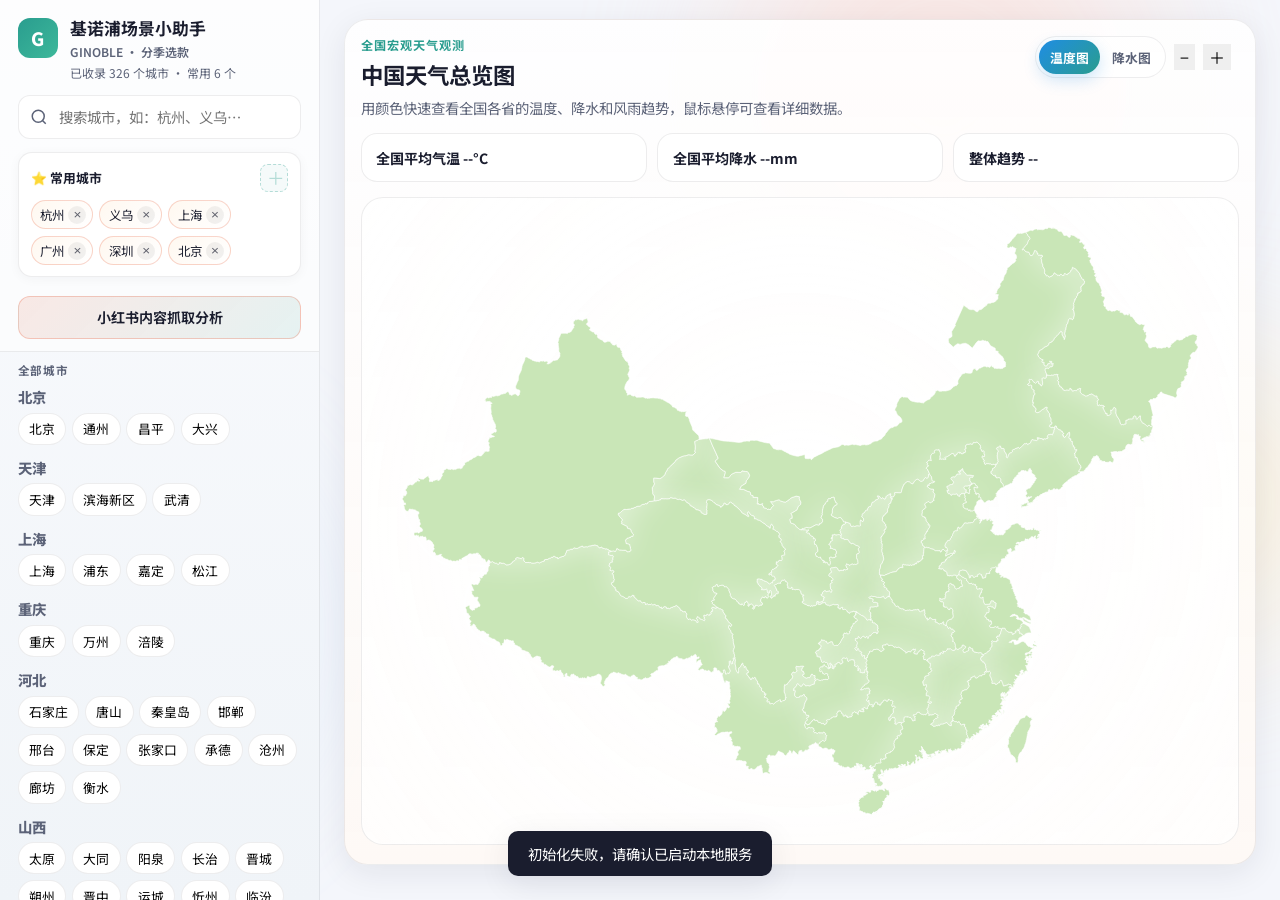
==== commit 35de092e: "rename: 基诺浦天气助手 → 基诺浦场景小助手" ====
--- a/static/index.html
+++ b/static/index.html
@@ -3,7 +3,7 @@
 <head>
   <meta charset="UTF-8" />
   <meta name="viewport" content="width=device-width, initial-scale=1.0" />
-  <title>基诺浦天气助手 · 全国城市预报</title>
+  <title>基诺浦场景小助手 · 全国城市预报</title>
   <link rel="preconnect" href="https://fonts.googleapis.com" />
   <link rel="preconnect" href="https://fonts.gstatic.com" crossorigin />
   <link href="https://fonts.googleapis.com/css2?family=Noto+Sans+SC:wght@400;500;600;700&display=swap" rel="stylesheet" />
@@ -22,7 +22,7 @@
         <header class="brand">
           <span class="brand-icon">G</span>
           <div>
-            <h1>基诺浦天气助手</h1>
+            <h1>基诺浦场景小助手</h1>
             <p class="brand-tagline">GINOBLE · 分季选款</p>
             <p id="cityStats" class="city-stats">加载城市中…</p>
           </div>
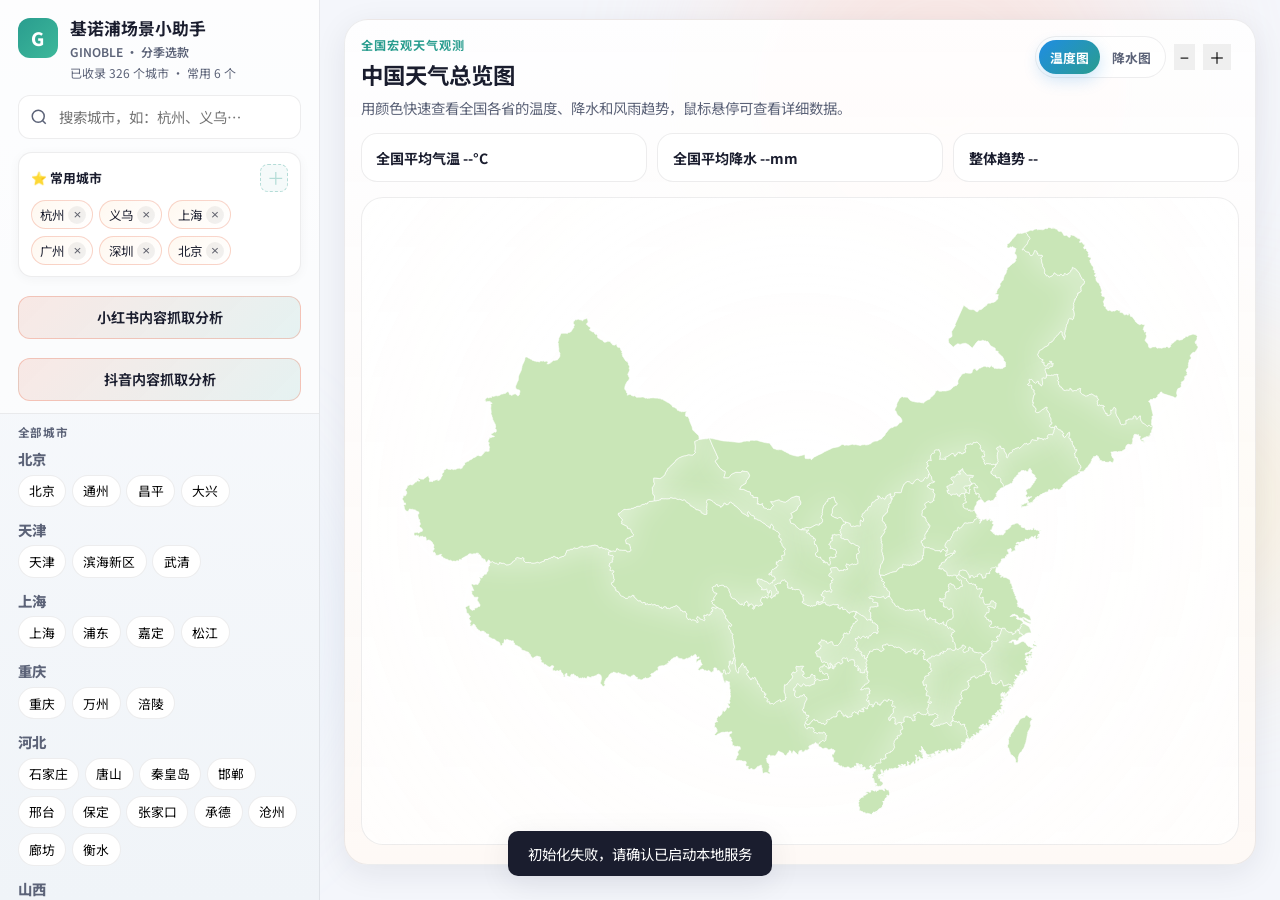
==== commit 4fc7afaa: "feat: 新增抖音内容抓取分析功能（TikHub API集成） - 新增 dy_service.py: 抖音视频搜索、详情、评论抓取与AI分析 - server.py: 添加抖音API路由(/api" ====
--- a/static/index.html
+++ b/static/index.html
@@ -48,6 +48,10 @@
           小红书内容抓取分析
           <span class="xhs-running-dot hidden" id="xhsRunningDot" title="分析进行中"></span>
         </button>
+        <button type="button" class="btn-xhs" id="btnDyAnalyze">
+          抖音内容抓取分析
+          <span class="xhs-running-dot hidden" id="dyRunningDot" title="分析进行中"></span>
+        </button>
       </div>
 
       <div class="sidebar-scroll-wrap">
@@ -274,6 +278,128 @@
     </div>
   </div>
 
+  <div class="modal-overlay hidden" id="dyModal" role="dialog" aria-modal="true" aria-labelledby="dyModalTitle">
+    <div class="modal-panel xhs-modal">
+      <header class="modal-header">
+        <div>
+          <p class="modal-kicker">独立功能 · 内部研究参考</p>
+          <h2 id="dyModalTitle">抖音内容抓取分析</h2>
+        </div>
+        <button type="button" class="btn-icon modal-close" id="btnDyClose" aria-label="关闭">×</button>
+      </header>
+
+      <div class="xhs-layout">
+        <section class="xhs-form-pane">
+          <label class="field">
+            <span>分析预设</span>
+            <div class="preset-row">
+              <select id="dyPresetSelect"></select>
+              <button type="button" class="btn-secondary btn-sm" id="btnDySavePreset">另存为</button>
+              <button type="button" class="btn-secondary btn-sm" id="btnDyUpdatePreset">保存修改</button>
+              <button type="button" class="btn-secondary btn-sm danger" id="btnDyDeletePreset">删除</button>
+            </div>
+          </label>
+
+          <label class="field">
+            <span>分析类型</span>
+            <input type="text" id="dyAnalysisType" list="dyAnalysisTypeList" placeholder="可下拉选择，也可自行填写" autocomplete="off" />
+            <datalist id="dyAnalysisTypeList">
+              <option value="品类场景洞察"></option>
+              <option value="竞品舆情深挖"></option>
+              <option value="竞品种草对比"></option>
+            </datalist>
+          </label>
+
+          <label class="field">
+            <span>关键词</span>
+            <input type="text" id="dyKeyword" placeholder="一个搜索词，如：学步鞋 / 稳稳鞋 / 泰兰尼斯" />
+            <p class="xhs-inline-hint">用于抖音搜索抓取；当前一次分析使用 1 个关键词。</p>
+          </label>
+
+          <div class="field-grid">
+            <label class="field">
+              <span>抓取量</span>
+              <input type="number" id="dyFetchCount" min="1" max="50" value="20" />
+            </label>
+            <label class="field">
+              <span>排序</span>
+              <select id="dySortType">
+                <option value="general">综合</option>
+                <option value="popularity_descending">最热</option>
+                <option value="time_descending">最新</option>
+              </select>
+            </label>
+            <label class="field">
+              <span>时间范围</span>
+              <select id="dyNoteTime">
+                <option value="不限">不限</option>
+                <option value="一天内">一天内</option>
+                <option value="一周内" selected>一周内</option>
+                <option value="一个月内">一个月内</option>
+                <option value="半年内">半年内</option>
+                <option value="一年内">一年内</option>
+              </select>
+            </label>
+          </div>
+
+          <div class="field-checks">
+            <label class="check">
+              <input type="checkbox" id="dyFetchComments" />
+              <span>拉取热门评论（舆情更准，更耗时）</span>
+            </label>
+          </div>
+
+          <label class="field">
+            <span>补充分析要求</span>
+            <textarea id="dyExtraPrompt" rows="3" placeholder="例如：重点看价格争议、场景拆解、可执行选题…"></textarea>
+          </label>
+
+          <div class="xhs-actions">
+            <button type="button" class="btn-primary" id="btnDyRun">开始抓取分析</button>
+          </div>
+          <div class="xhs-progress hidden" id="dyProgressWrap">
+            <div class="xhs-progress-top">
+              <span id="dyProgressText">准备中…</span>
+              <span id="dyProgressPct">0%</span>
+            </div>
+            <div class="xhs-progress-track" aria-hidden="true">
+              <div class="xhs-progress-bar" id="dyProgressBar"></div>
+            </div>
+            <p class="xhs-inline-hint">关闭弹窗不会中断分析；完成后会提示，并可在历史记录中查看。</p>
+          </div>
+          <p class="xhs-hint" id="dyStatusHint">选择预设后可直接分析；关闭界面分析会继续跑。</p>
+        </section>
+
+        <section class="xhs-result-pane">
+          <header class="xhs-result-header">
+            <div>
+              <div class="xhs-pane-tabs" role="tablist">
+                <button type="button" class="xhs-pane-tab active" id="btnDyTabReport" data-pane="report">当前报告</button>
+                <button type="button" class="xhs-pane-tab" id="btnDyTabHistory" data-pane="history">历史记录</button>
+              </div>
+              <p id="dyResultMeta" class="xhs-result-meta">尚未生成</p>
+            </div>
+            <div class="xhs-result-actions">
+              <button type="button" class="btn-secondary btn-sm" id="btnDyPreview" disabled>预览</button>
+              <button type="button" class="btn-secondary btn-sm" id="btnDyDownloadHtml" disabled>下载网页</button>
+              <button type="button" class="btn-secondary btn-sm" id="btnDyDownload" disabled>下载 MD</button>
+            </div>
+          </header>
+          <div class="xhs-result-body" id="dyResultBody">
+            <p class="ai-placeholder">报告将显示在这里，支持预览、下载与历史回看。</p>
+          </div>
+          <div class="xhs-history-body hidden" id="dyHistoryBody">
+            <div class="xhs-history-toolbar">
+              <p class="xhs-inline-hint">保存在项目文件夹 <code>dy-reports/</code>，点击可回看。</p>
+              <button type="button" class="btn-secondary btn-sm" id="btnDyRefreshHistory">刷新</button>
+            </div>
+            <div id="dyHistoryList" class="xhs-history-list"></div>
+          </div>
+        </section>
+      </div>
+    </div>
+  </div>
+
   <script src="/static/js/app.js"></script>
 </body>
 </html>
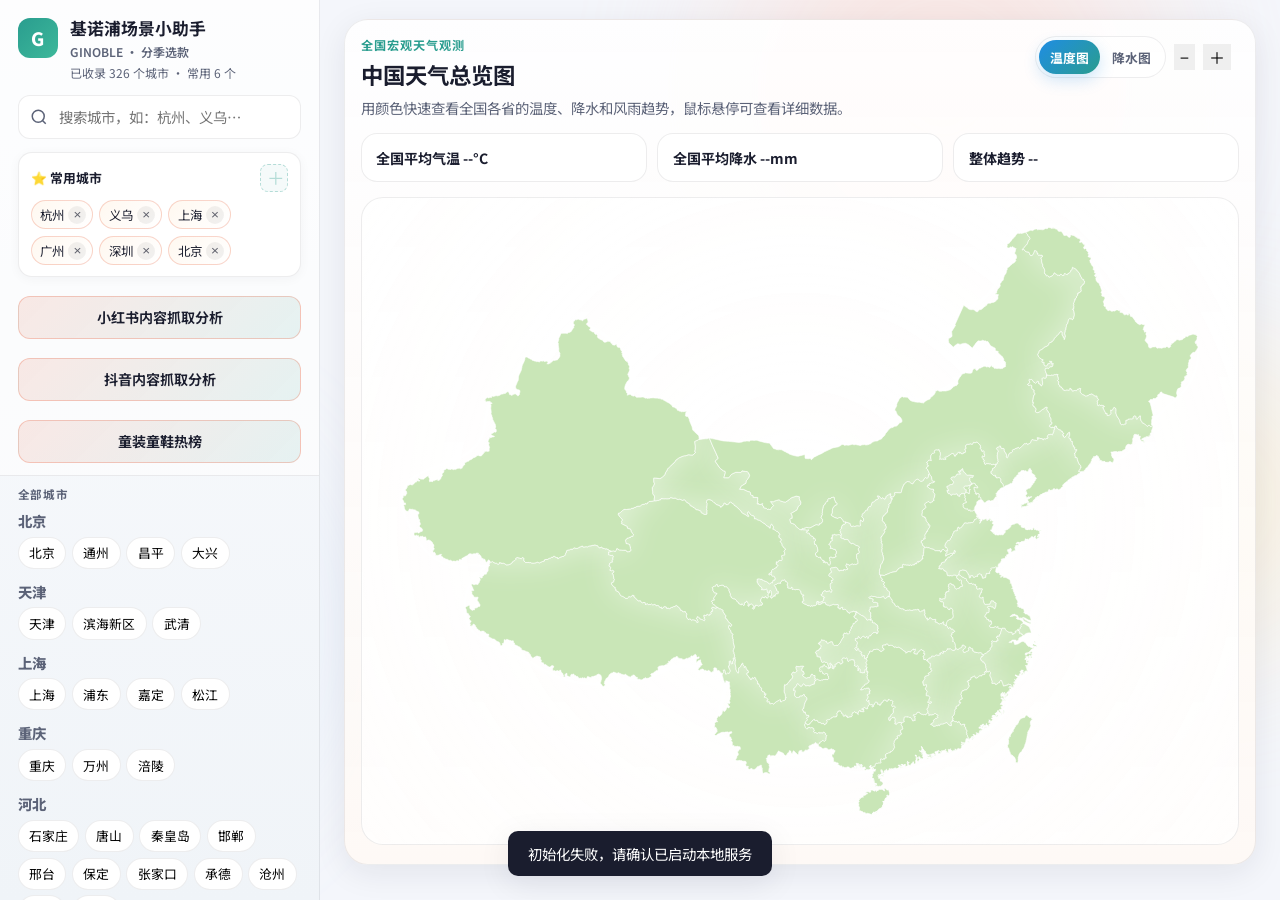
==== commit 3e20b4d5: "feat: 新增童装童鞋垂直热榜功能 - dy_service: fetch_kids_hot_list 搜索10个关键词(童鞋/童装/学步鞋等)聚合排序 - server: /api/dy/hot " ====
--- a/static/index.html
+++ b/static/index.html
@@ -52,6 +52,10 @@
           抖音内容抓取分析
           <span class="xhs-running-dot hidden" id="dyRunningDot" title="分析进行中"></span>
         </button>
+        <button type="button" class="btn-xhs" id="btnDyHot">
+          童装童鞋热榜
+          <span class="xhs-running-dot hidden" id="dyHotDot" title="加载中"></span>
+        </button>
       </div>
 
       <div class="sidebar-scroll-wrap">
@@ -319,7 +323,7 @@
           <div class="field-grid">
             <label class="field">
               <span>抓取量</span>
-              <input type="number" id="dyFetchCount" min="1" max="50" value="20" />
+              <input type="number" id="dyFetchCount" min="1" max="200" value="20" />
             </label>
             <label class="field">
               <span>排序</span>
@@ -400,6 +404,28 @@
     </div>
   </div>
 
+  <!-- 童装童鞋热榜 Modal -->
+  <div class="modal-overlay hidden" id="dyHotModal" role="dialog" aria-modal="true" aria-labelledby="dyHotModalTitle">
+    <div class="modal-panel xhs-modal" style="max-width: 680px;">
+      <header class="modal-header">
+        <div>
+          <p class="modal-kicker">垂直热榜 · 童装童鞋</p>
+          <h2 id="dyHotModalTitle">童装童鞋抖音热榜</h2>
+        </div>
+        <div style="display:flex; align-items:center; gap:8px;">
+          <button type="button" class="btn-secondary btn-sm" id="btnDyHotRefresh">刷新</button>
+          <button type="button" class="btn-icon modal-close" id="btnDyHotClose" aria-label="关闭">×</button>
+        </div>
+      </header>
+      <div style="padding: 16px 24px 8px;">
+        <p class="xhs-inline-hint" id="dyHotMeta">点击「刷新」加载最新热榜，按 赞+评 综合热度排序，覆盖关键词：童鞋、童装、学步鞋、宝宝鞋、儿童服装、婴儿鞋、机能鞋、儿童鞋、宝宝穿搭、母婴好物。</p>
+      </div>
+      <div id="dyHotBody" style="padding: 0 24px 24px; max-height: 60vh; overflow-y: auto;">
+        <p class="ai-placeholder">点击「刷新」按钮加载热榜数据…</p>
+      </div>
+    </div>
+  </div>
+
   <script src="/static/js/app.js"></script>
 </body>
 </html>
--- a/static/css/style.css
+++ b/static/css/style.css
@@ -1777,3 +1777,81 @@
     align-items: flex-start;
   }
 }
+
+/* ===== 童装童鞋热榜 ===== */
+.dy-hot-item {
+  display: flex;
+  align-items: center;
+  gap: 12px;
+  padding: 10px 12px;
+  border-radius: 10px;
+  margin-bottom: 6px;
+  background: var(--surface);
+  border: 1px solid rgba(0, 0, 0, 0.05);
+  transition: background 0.15s;
+}
+.dy-hot-item:hover {
+  background: rgba(0, 0, 0, 0.02);
+}
+.dy-hot-rank-top {
+  background: linear-gradient(135deg, rgba(255, 215, 0, 0.08), rgba(255, 140, 0, 0.05));
+  border-color: rgba(255, 165, 0, 0.2);
+}
+.dy-hot-rank {
+  font-size: 1.15rem;
+  font-weight: 700;
+  min-width: 32px;
+  text-align: center;
+  color: var(--muted, #888);
+}
+.dy-hot-rank-top .dy-hot-rank {
+  font-size: 1.3rem;
+}
+.dy-hot-content {
+  flex: 1;
+  min-width: 0;
+}
+.dy-hot-title {
+  font-size: 0.875rem;
+  line-height: 1.4;
+  margin: 0 0 4px;
+  overflow: hidden;
+  text-overflow: ellipsis;
+  white-space: nowrap;
+  color: var(--text);
+}
+.dy-hot-stats {
+  display: flex;
+  flex-wrap: wrap;
+  gap: 8px;
+  font-size: 0.75rem;
+  color: var(--muted, #888);
+}
+.dy-hot-author {
+  color: var(--primary, #4a6cf7);
+  font-weight: 500;
+}
+.dy-hot-score {
+  color: #ff6b35;
+  font-weight: 600;
+}
+.dy-hot-kw {
+  background: rgba(0, 0, 0, 0.04);
+  padding: 1px 6px;
+  border-radius: 4px;
+  font-size: 0.7rem;
+}
+.dy-hot-link {
+  flex-shrink: 0;
+  font-size: 0.75rem;
+  color: var(--primary, #4a6cf7);
+  text-decoration: none;
+  padding: 4px 10px;
+  border: 1px solid var(--primary, #4a6cf7);
+  border-radius: 6px;
+  transition: all 0.15s;
+}
+.dy-hot-link:hover {
+  background: var(--primary, #4a6cf7);
+  color: #fff;
+}
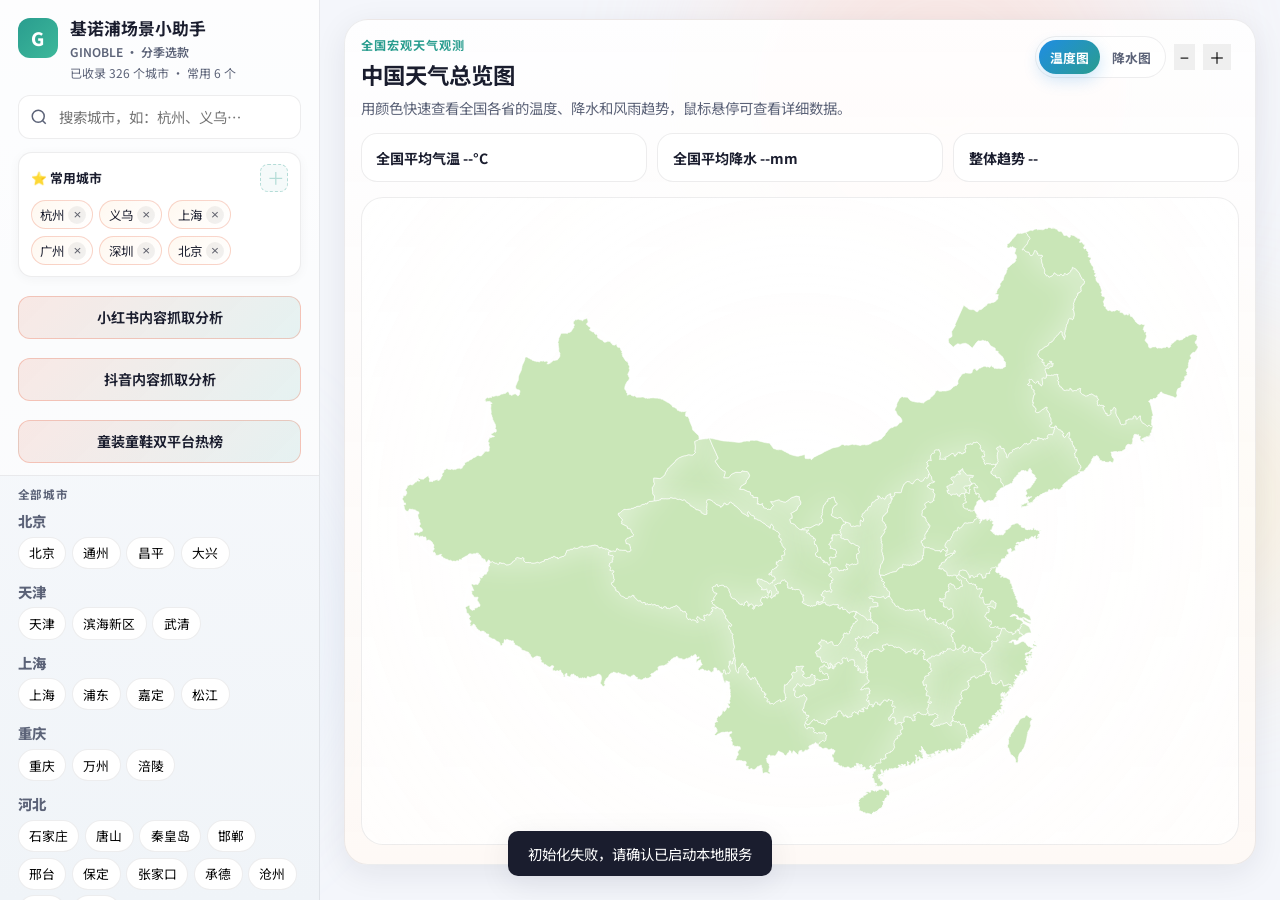
==== commit c9501738: "feat: 热榜升级为双平台（抖音+小红书）左右分栏 - xhs_service: 新增 fetch_kids_hot_list，10个关键词搜索聚合排序(赞+藏+评) - server: 新增 /a" ====
--- a/static/index.html
+++ b/static/index.html
@@ -53,7 +53,7 @@
           <span class="xhs-running-dot hidden" id="dyRunningDot" title="分析进行中"></span>
         </button>
         <button type="button" class="btn-xhs" id="btnDyHot">
-          童装童鞋热榜
+          童装童鞋双平台热榜
           <span class="xhs-running-dot hidden" id="dyHotDot" title="加载中"></span>
         </button>
       </div>
@@ -404,24 +404,43 @@
     </div>
   </div>
 
-  <!-- 童装童鞋热榜 Modal -->
+  <!-- 童装童鞋双平台热榜 Modal -->
   <div class="modal-overlay hidden" id="dyHotModal" role="dialog" aria-modal="true" aria-labelledby="dyHotModalTitle">
-    <div class="modal-panel xhs-modal" style="max-width: 680px;">
+    <div class="modal-panel xhs-modal" style="max-width: 1080px;">
       <header class="modal-header">
         <div>
-          <p class="modal-kicker">垂直热榜 · 童装童鞋</p>
-          <h2 id="dyHotModalTitle">童装童鞋抖音热榜</h2>
+          <p class="modal-kicker">双平台垂直热榜 · 童装童鞋</p>
+          <h2 id="dyHotModalTitle">童装童鞋热榜</h2>
         </div>
         <div style="display:flex; align-items:center; gap:8px;">
           <button type="button" class="btn-secondary btn-sm" id="btnDyHotRefresh">刷新</button>
           <button type="button" class="btn-icon modal-close" id="btnDyHotClose" aria-label="关闭">×</button>
         </div>
       </header>
-      <div style="padding: 16px 24px 8px;">
-        <p class="xhs-inline-hint" id="dyHotMeta">点击「刷新」加载最新热榜，按 赞+评 综合热度排序，覆盖关键词：童鞋、童装、学步鞋、宝宝鞋、儿童服装、婴儿鞋、机能鞋、儿童鞋、宝宝穿搭、母婴好物。</p>
-      </div>
-      <div id="dyHotBody" style="padding: 0 24px 24px; max-height: 60vh; overflow-y: auto;">
-        <p class="ai-placeholder">点击「刷新」按钮加载热榜数据…</p>
+      <div style="padding: 12px 24px 8px;">
+        <p class="xhs-inline-hint" id="dyHotMeta">点击「刷新」同时加载抖音与小红书热榜，按综合热度排序。覆盖关键词：童鞋、童装、学步鞋、宝宝鞋、儿童服装、婴儿鞋、机能鞋、儿童鞋、宝宝穿搭、母婴好物。</p>
+      </div>
+      <div class="hot-dual-layout">
+        <!-- 左栏：抖音 -->
+        <div class="hot-dual-col">
+          <div class="hot-dual-header">
+            <span class="hot-dual-badge hot-badge-dy">抖音</span>
+            <span class="hot-dual-status" id="dyHotStatus">等待加载…</span>
+          </div>
+          <div id="dyHotBody" class="hot-dual-body">
+            <p class="ai-placeholder">点击「刷新」按钮加载…</p>
+          </div>
+        </div>
+        <!-- 右栏：小红书 -->
+        <div class="hot-dual-col">
+          <div class="hot-dual-header">
+            <span class="hot-dual-badge hot-badge-xhs">小红书</span>
+            <span class="hot-dual-status" id="xhsHotStatus">等待加载…</span>
+          </div>
+          <div id="xhsHotBody" class="hot-dual-body">
+            <p class="ai-placeholder">点击「刷新」按钮加载…</p>
+          </div>
+        </div>
       </div>
     </div>
   </div>
--- a/static/css/style.css
+++ b/static/css/style.css
@@ -1855,3 +1855,62 @@
   background: var(--primary, #4a6cf7);
   color: #fff;
 }
+
+/* ===== 双平台热榜布局 ===== */
+.hot-dual-layout {
+  display: flex;
+  gap: 16px;
+  padding: 0 20px 20px;
+}
+.hot-dual-col {
+  flex: 1;
+  min-width: 0;
+  display: flex;
+  flex-direction: column;
+}
+.hot-dual-header {
+  display: flex;
+  align-items: center;
+  gap: 8px;
+  padding: 8px 4px 10px;
+  border-bottom: 2px solid rgba(0, 0, 0, 0.06);
+  margin-bottom: 8px;
+}
+.hot-dual-badge {
+  font-size: 0.8rem;
+  font-weight: 700;
+  padding: 2px 10px;
+  border-radius: 12px;
+  color: #fff;
+}
+.hot-badge-dy {
+  background: linear-gradient(135deg, #252525, #4a4a4a);
+}
+.hot-badge-xhs {
+  background: linear-gradient(135deg, #ff2442, #ff6080);
+}
+.hot-dual-status {
+  font-size: 0.75rem;
+  color: var(--muted, #888);
+}
+.hot-dual-body {
+  flex: 1;
+  max-height: 56vh;
+  overflow-y: auto;
+  padding-right: 4px;
+}
+.hot-dual-body::-webkit-scrollbar {
+  width: 4px;
+}
+.hot-dual-body::-webkit-scrollbar-thumb {
+  background: rgba(0, 0, 0, 0.15);
+  border-radius: 4px;
+}
+@media (max-width: 768px) {
+  .hot-dual-layout {
+    flex-direction: column;
+  }
+  .hot-dual-body {
+    max-height: 35vh;
+  }
+}
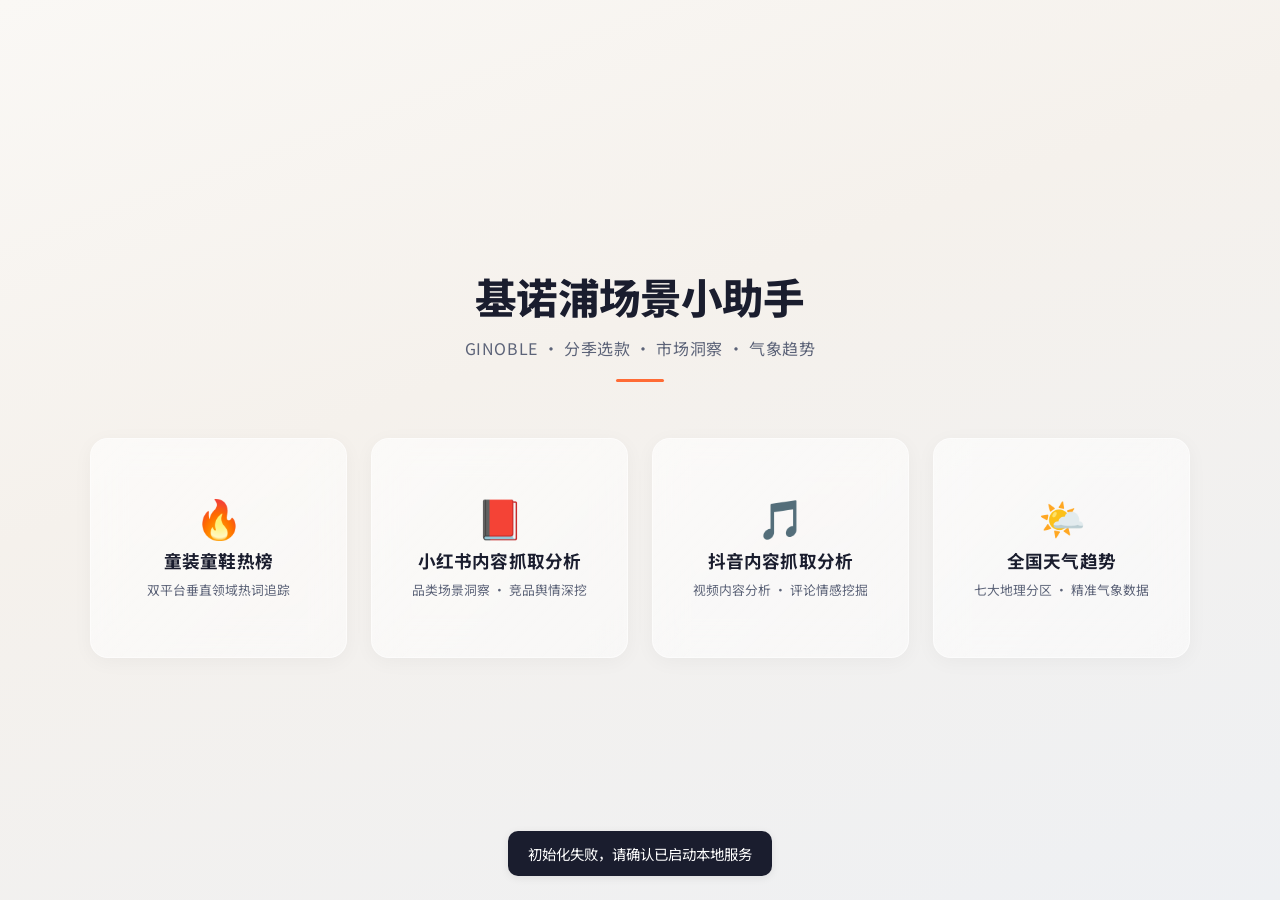
==== commit d00b856a: "feat: 首页改横版布局+米白玻璃质感+hover报告摘要+天气报告日历 - 首页菱形布局改为横版排列，模块顺序：热榜→小红书→抖音→天气趋势 - 首页背景改为米白渐变，模块卡片半透明玻璃质感(ba" ====
--- a/static/index.html
+++ b/static/index.html
@@ -3,7 +3,7 @@
 <head>
   <meta charset="UTF-8" />
   <meta name="viewport" content="width=device-width, initial-scale=1.0" />
-  <title>基诺浦场景小助手 · 全国城市预报</title>
+  <title>基诺浦场景小助手 · 首页</title>
   <link rel="preconnect" href="https://fonts.googleapis.com" />
   <link rel="preconnect" href="https://fonts.gstatic.com" crossorigin />
   <link href="https://fonts.googleapis.com/css2?family=Noto+Sans+SC:wght@400;500;600;700&display=swap" rel="stylesheet" />
@@ -16,7 +16,43 @@
     <span class="orb orb-3"></span>
   </div>
 
-  <div class="app">
+  <!-- ===== 首页 ===== -->
+  <div id="homePage" class="home-page">
+    <header class="home-hero">
+      <h1>基诺浦场景小助手</h1>
+      <p class="home-subtitle">GINOBLE · 分季选款 · 市场洞察 · 气象趋势</p>
+      <div class="home-accent-bar"></div>
+    </header>
+    <div class="module-row">
+      <div class="module-card" id="moduleHot" data-module="hot">
+        <div class="module-icon">🔥</div>
+        <h3>童装童鞋热榜</h3>
+        <p>双平台垂直领域热词追踪</p>
+        <div class="module-summary" id="summaryHot"></div>
+      </div>
+      <div class="module-card" id="moduleXhs" data-module="xhs">
+        <div class="module-icon">📕</div>
+        <h3>小红书内容抓取分析</h3>
+        <p>品类场景洞察 · 竞品舆情深挖</p>
+        <div class="module-summary" id="summaryXhs"></div>
+      </div>
+      <div class="module-card" id="moduleDy" data-module="dy">
+        <div class="module-icon">🎵</div>
+        <h3>抖音内容抓取分析</h3>
+        <p>视频内容分析 · 评论情感挖掘</p>
+        <div class="module-summary" id="summaryDy"></div>
+      </div>
+      <div class="module-card" id="moduleWeather" data-module="weather">
+        <div class="module-icon">🌤️</div>
+        <h3>全国天气趋势</h3>
+        <p>七大地理分区 · 精准气象数据</p>
+        <div class="module-summary" id="summaryWeather"></div>
+      </div>
+    </div>
+  </div>
+
+  <!-- ===== 天气二级页 ===== -->
+  <div class="app hidden" id="weatherPage">
     <aside class="sidebar">
       <div class="sidebar-fixed">
         <header class="brand">
@@ -44,18 +80,26 @@
         </section>
 
         <button type="button" class="btn-national hidden" id="btnNationalWeather">全国天气</button>
-        <button type="button" class="btn-xhs" id="btnXhsAnalyze">
-          小红书内容抓取分析
-          <span class="xhs-running-dot hidden" id="xhsRunningDot" title="分析进行中"></span>
-        </button>
-        <button type="button" class="btn-xhs" id="btnDyAnalyze">
-          抖音内容抓取分析
-          <span class="xhs-running-dot hidden" id="dyRunningDot" title="分析进行中"></span>
-        </button>
-        <button type="button" class="btn-xhs" id="btnDyHot">
-          童装童鞋双平台热榜
-          <span class="xhs-running-dot hidden" id="dyHotDot" title="加载中"></span>
-        </button>
+
+        <div class="region-selector">
+          <p class="panel-title">地理分区</p>
+          <div class="region-btns">
+            <button type="button" class="region-btn active" data-region="all">全部</button>
+            <button type="button" class="region-btn" data-region="华北">华北</button>
+            <button type="button" class="region-btn" data-region="东北">东北</button>
+            <button type="button" class="region-btn" data-region="华东">华东</button>
+            <button type="button" class="region-btn" data-region="华中">华中</button>
+            <button type="button" class="region-btn" data-region="华南">华南</button>
+            <button type="button" class="region-btn" data-region="西南">西南</button>
+            <button type="button" class="region-btn" data-region="西北">西北</button>
+          </div>
+        </div>
+
+        <button type="button" class="btn-back-home" id="btnBackHome">← 返回首页</button>
+
+        <span class="xhs-running-dot hidden" id="xhsRunningDot" title="小红书分析进行中"></span>
+        <span class="xhs-running-dot hidden" id="dyRunningDot" title="抖音分析进行中"></span>
+        <span class="xhs-running-dot hidden" id="dyHotDot" title="热榜加载中"></span>
       </div>
 
       <div class="sidebar-scroll-wrap">
@@ -137,6 +181,17 @@
             <button type="button" class="btn-secondary" id="btnDeepAnalyze">深度分析</button>
           </div>
           <div class="ai-deep-body hidden" id="aiDeepBody"></div>
+
+          <div class="weather-report-cal">
+            <div class="weather-report-cal-head">
+              <h4>📅 天气分析报告历史</h4>
+              <button type="button" class="btn-secondary btn-sm" id="btnWeatherReportRefresh">刷新</button>
+            </div>
+            <div class="report-cal-container">
+              <div id="weatherCalWrap"></div>
+            </div>
+            <div id="weatherReportList" class="weather-report-list"></div>
+          </div>
         </section>
       </section>
     </main>
@@ -275,6 +330,9 @@
               <p class="xhs-inline-hint">保存在项目文件夹 <code>xhs-reports/</code>，点击可回看。</p>
               <button type="button" class="btn-secondary btn-sm" id="btnXhsRefreshHistory">刷新</button>
             </div>
+            <div class="report-cal-container">
+              <div id="xhsCalWrap"></div>
+            </div>
             <div id="xhsHistoryList" class="xhs-history-list"></div>
           </div>
         </section>
@@ -397,6 +455,9 @@
               <p class="xhs-inline-hint">保存在项目文件夹 <code>dy-reports/</code>，点击可回看。</p>
               <button type="button" class="btn-secondary btn-sm" id="btnDyRefreshHistory">刷新</button>
             </div>
+            <div class="report-cal-container">
+              <div id="dyCalWrap"></div>
+            </div>
             <div id="dyHistoryList" class="xhs-history-list"></div>
           </div>
         </section>
@@ -420,6 +481,9 @@
       <div style="padding: 12px 24px 8px;">
         <p class="xhs-inline-hint" id="dyHotMeta">点击「刷新」同时加载抖音与小红书热榜，按综合热度排序。覆盖关键词：童鞋、童装、学步鞋、宝宝鞋、儿童服装、婴儿鞋、机能鞋、儿童鞋、宝宝穿搭、母婴好物。</p>
       </div>
+      <div class="hot-calendar-container">
+        <div id="hotCalendarWrap"></div>
+      </div>
       <div class="hot-dual-layout">
         <!-- 左栏：抖音 -->
         <div class="hot-dual-col">
--- a/static/css/style.css
+++ b/static/css/style.css
@@ -4,11 +4,11 @@
   --surface-solid: #ffffff;
   --text: #1a1d2e;
   --text-muted: #5c6378;
-  --accent: #e85d3a;
+  --accent: #FF6B35;
   --accent-2: #2a9d8f;
   --accent-soft: rgba(42, 157, 143, 0.14);
   --border: rgba(26, 29, 46, 0.08);
-  --shadow: 0 8px 32px rgba(26, 29, 46, 0.08);
+  --shadow: 0 2px 8px rgba(0, 0, 0, 0.08);
   --radius: 16px;
   --sidebar-w: 320px;
   --font: "Noto Sans SC", "PingFang SC", "Microsoft YaHei", sans-serif;
@@ -1914,3 +1914,495 @@
     max-height: 35vh;
   }
 }
+
+/* ===== 日历组件 ===== */
+.cal-widget {
+  font-size: 0.78rem;
+  user-select: none;
+}
+.cal-header {
+  display: flex;
+  align-items: center;
+  justify-content: space-between;
+  margin-bottom: 6px;
+}
+.cal-title {
+  font-weight: 600;
+  font-size: 0.82rem;
+  color: var(--text);
+}
+.cal-nav {
+  border: 1px solid rgba(0,0,0,0.12);
+  background: var(--surface-solid);
+  border-radius: 5px;
+  width: 24px;
+  height: 24px;
+  display: flex;
+  align-items: center;
+  justify-content: center;
+  cursor: pointer;
+  color: var(--muted, #888);
+  font-size: 0.7rem;
+  transition: all 0.15s;
+}
+.cal-nav:hover {
+  background: var(--primary, #4a6cf7);
+  color: #fff;
+  border-color: var(--primary, #4a6cf7);
+}
+.cal-grid {
+  display: grid;
+  grid-template-columns: repeat(7, 1fr);
+  gap: 2px;
+}
+.cal-weekday {
+  text-align: center;
+  font-size: 0.68rem;
+  color: var(--muted, #aaa);
+  padding: 2px 0;
+}
+.cal-day {
+  text-align: center;
+  padding: 4px 0;
+  border-radius: 5px;
+  cursor: pointer;
+  transition: all 0.12s;
+  font-size: 0.75rem;
+  color: var(--text);
+  position: relative;
+}
+.cal-day:hover {
+  background: rgba(74, 108, 247, 0.1);
+}
+.cal-day.cal-empty {
+  cursor: default;
+  color: transparent;
+}
+.cal-day.cal-empty:hover {
+  background: none;
+}
+.cal-day.cal-has-data {
+  background: rgba(74, 108, 247, 0.12);
+  color: var(--primary, #4a6cf7);
+  font-weight: 600;
+}
+.cal-day.cal-has-data::after {
+  content: "";
+  position: absolute;
+  bottom: 2px;
+  left: 50%;
+  transform: translateX(-50%);
+  width: 4px;
+  height: 4px;
+  border-radius: 50%;
+  background: var(--primary, #4a6cf7);
+}
+.cal-day.cal-today {
+  border: 1px solid var(--primary, #4a6cf7);
+}
+.cal-day.cal-selected {
+  background: var(--primary, #4a6cf7);
+  color: #fff;
+  font-weight: 700;
+}
+.cal-day.cal-selected::after {
+  background: #fff;
+}
+.cal-day.cal-selected:hover {
+  background: var(--primary, #4a6cf7);
+}
+.cal-bar {
+  display: flex;
+  align-items: center;
+  gap: 8px;
+  padding: 8px 0;
+  flex-wrap: wrap;
+}
+
+/* ===== 日历容器 ===== */
+.report-cal-container {
+  margin: 8px 0;
+  padding: 10px 14px;
+  background: rgba(255, 255, 255, 0.6);
+  border-radius: 10px;
+  border: 1px solid var(--border);
+}
+
+.hot-calendar-container {
+  margin: 0 24px 8px;
+  padding: 10px 14px;
+  background: rgba(255, 255, 255, 0.6);
+  border-radius: 10px;
+  border: 1px solid var(--border);
+}
+
+/* ===== 首页 · 米白玻璃质感 ===== */
+.home-page {
+  position: relative;
+  z-index: 1;
+  min-height: 100vh;
+  background: linear-gradient(160deg, #faf8f5 0%, #f5f1ec 40%, #eef0f3 100%);
+  color: var(--text);
+  padding: 2.5rem 1.5rem;
+  display: flex;
+  flex-direction: column;
+  align-items: center;
+  justify-content: center;
+  overflow-y: auto;
+}
+
+.home-hero {
+  text-align: center;
+  margin-bottom: 2.5rem;
+  padding: 1.5rem 0 1rem;
+}
+
+.home-hero h1 {
+  font-size: 2.6rem;
+  font-weight: 800;
+  letter-spacing: -0.02em;
+  margin: 0 0 0.6rem;
+  color: var(--text);
+}
+
+.home-subtitle {
+  font-size: 1rem;
+  color: var(--text-muted);
+  max-width: 600px;
+  margin: 0 auto;
+  letter-spacing: 0.04em;
+  font-weight: 400;
+}
+
+.home-accent-bar {
+  width: 48px;
+  height: 3px;
+  background: var(--accent);
+  margin: 1.2rem auto 0;
+  border-radius: 2px;
+}
+
+/* ===== 横版模块布局 ===== */
+.module-row {
+  display: grid;
+  grid-template-columns: repeat(4, 1fr);
+  gap: 1.5rem;
+  max-width: 1100px;
+  width: 100%;
+  margin: 0 auto;
+}
+
+.module-card {
+  background: rgba(255, 255, 255, 0.45);
+  border: 1px solid rgba(255, 255, 255, 0.6);
+  border-radius: 18px;
+  padding: 2rem 1.4rem;
+  display: flex;
+  flex-direction: column;
+  justify-content: center;
+  align-items: center;
+  text-align: center;
+  cursor: pointer;
+  transition: all 0.3s cubic-bezier(0.4, 0, 0.2, 1);
+  backdrop-filter: blur(16px);
+  -webkit-backdrop-filter: blur(16px);
+  position: relative;
+  overflow: visible;
+  box-shadow: 0 4px 20px rgba(0, 0, 0, 0.04);
+  min-height: 220px;
+}
+
+.module-card::before {
+  content: "";
+  position: absolute;
+  inset: 0;
+  border-radius: 18px;
+  background: linear-gradient(135deg, rgba(255, 255, 255, 0.5) 0%, rgba(255, 255, 255, 0.1) 100%);
+  opacity: 0.6;
+  transition: opacity 0.3s;
+  pointer-events: none;
+}
+
+.module-card:hover {
+  transform: translateY(-8px);
+  box-shadow: 0 12px 36px rgba(0, 0, 0, 0.1);
+  border-color: var(--accent);
+}
+
+.module-card:hover::before {
+  opacity: 1;
+}
+
+.module-card:active {
+  transform: translateY(-4px);
+}
+
+.module-icon {
+  font-size: 2.4rem;
+  margin-bottom: 0.8rem;
+  line-height: 1;
+  position: relative;
+  z-index: 1;
+}
+
+.module-card h3 {
+  font-size: 1.1rem;
+  font-weight: 700;
+  margin: 0 0 0.4rem;
+  color: var(--text);
+  letter-spacing: 0.01em;
+  position: relative;
+  z-index: 1;
+}
+
+.module-card > p {
+  font-size: 0.8rem;
+  color: var(--text-muted);
+  line-height: 1.5;
+  margin: 0;
+  position: relative;
+  z-index: 1;
+}
+
+/* hover 摘要弹出层 */
+.module-summary {
+  position: absolute;
+  top: 100%;
+  left: 50%;
+  transform: translateX(-50%) translateY(8px);
+  width: 280px;
+  max-width: calc(100vw - 2rem);
+  background: rgba(255, 255, 255, 0.88);
+  backdrop-filter: blur(20px);
+  -webkit-backdrop-filter: blur(20px);
+  border: 1px solid rgba(255, 255, 255, 0.8);
+  border-radius: 14px;
+  padding: 1rem 1.2rem;
+  box-shadow: 0 8px 32px rgba(0, 0, 0, 0.12);
+  opacity: 0;
+  visibility: hidden;
+  transition: all 0.25s ease;
+  z-index: 50;
+  pointer-events: none;
+  text-align: left;
+}
+
+.module-card:hover .module-summary {
+  opacity: 1;
+  visibility: visible;
+  transform: translateX(-50%) translateY(4px);
+}
+
+.module-summary .summary-title {
+  font-size: 0.78rem;
+  font-weight: 700;
+  color: var(--accent);
+  margin: 0 0 0.5rem;
+  letter-spacing: 0.02em;
+}
+
+.module-summary .summary-item {
+  font-size: 0.76rem;
+  color: var(--text);
+  line-height: 1.6;
+  margin: 0 0 0.3rem;
+  padding-bottom: 0.3rem;
+  border-bottom: 1px solid rgba(0, 0, 0, 0.04);
+}
+
+.module-summary .summary-item:last-child {
+  border-bottom: none;
+}
+
+.module-summary .summary-empty {
+  font-size: 0.76rem;
+  color: var(--text-muted);
+  margin: 0;
+  font-style: italic;
+}
+
+/* ===== 天气报告日历 ===== */
+.weather-report-cal {
+  margin-top: 1.5rem;
+  padding-top: 1.2rem;
+  border-top: 1px solid var(--border);
+}
+
+.weather-report-cal-head {
+  display: flex;
+  align-items: center;
+  justify-content: space-between;
+  margin-bottom: 0.8rem;
+}
+
+.weather-report-cal-head h4 {
+  margin: 0;
+  font-size: 0.95rem;
+  font-weight: 700;
+  color: var(--text);
+}
+
+.weather-report-list {
+  display: flex;
+  flex-direction: column;
+  gap: 0.5rem;
+  margin-top: 0.8rem;
+}
+
+.weather-report-item {
+  display: flex;
+  align-items: center;
+  justify-content: space-between;
+  gap: 0.5rem;
+  padding: 0.6rem 0.8rem;
+  background: var(--surface-solid);
+  border: 1px solid var(--border);
+  border-radius: 10px;
+  font-size: 0.82rem;
+  cursor: pointer;
+  transition: border-color 0.15s;
+}
+
+.weather-report-item:hover {
+  border-color: var(--accent);
+}
+
+.weather-report-item .wr-date {
+  font-weight: 600;
+  color: var(--text);
+  white-space: nowrap;
+}
+
+.weather-report-item .wr-city {
+  color: var(--text-muted);
+  flex: 1;
+  overflow: hidden;
+  text-overflow: ellipsis;
+  white-space: nowrap;
+}
+
+.weather-report-item .wr-type {
+  font-size: 0.72rem;
+  padding: 0.15rem 0.5rem;
+  border-radius: 999px;
+  background: var(--accent-soft);
+  color: var(--accent-2);
+  white-space: nowrap;
+}
+
+/* ===== 地理分区选择器 ===== */
+.region-selector {
+  margin: 0.25rem 0;
+  padding: 0.55rem 0.6rem;
+  background: var(--surface-solid);
+  border: 1px solid var(--border);
+  border-radius: 12px;
+}
+
+.region-selector .panel-title {
+  margin: 0 0 0.5rem;
+  font-size: 0.78rem;
+  font-weight: 700;
+  color: var(--text-muted);
+  letter-spacing: 0.04em;
+}
+
+.region-btns {
+  display: flex;
+  flex-wrap: wrap;
+  gap: 0.35rem;
+}
+
+.region-btn {
+  padding: 0.35rem 0.65rem;
+  border: 1px solid var(--border);
+  border-radius: 999px;
+  background: transparent;
+  color: var(--text);
+  font: inherit;
+  font-size: 0.78rem;
+  font-weight: 500;
+  cursor: pointer;
+  transition: all 0.15s;
+  white-space: nowrap;
+}
+
+.region-btn:hover:not(.active) {
+  border-color: var(--accent);
+  color: var(--accent);
+}
+
+.region-btn.active {
+  background: var(--accent);
+  color: #fff;
+  border-color: var(--accent);
+  font-weight: 600;
+  box-shadow: 0 2px 8px rgba(255, 107, 53, 0.2);
+}
+
+/* ===== 返回首页按钮 ===== */
+.btn-back-home {
+  width: 100%;
+  padding: 0.6rem 0.8rem;
+  background: transparent;
+  border: 1px solid var(--accent);
+  color: var(--accent);
+  border-radius: 10px;
+  font: inherit;
+  font-size: 0.85rem;
+  font-weight: 600;
+  cursor: pointer;
+  transition: all 0.15s;
+  margin-top: 0.35rem;
+}
+
+.btn-back-home:hover {
+  background: var(--accent);
+  color: #fff;
+}
+
+/* ===== 首页移动端适配 ===== */
+@media (max-width: 900px) {
+  .module-row {
+    grid-template-columns: 1fr 1fr;
+    gap: 1rem;
+  }
+}
+
+@media (max-width: 640px) {
+  .home-hero h1 {
+    font-size: 1.8rem;
+  }
+
+  .home-subtitle {
+    font-size: 0.88rem;
+  }
+
+  .module-row {
+    grid-template-columns: 1fr;
+    gap: 1rem;
+  }
+
+  .module-card {
+    padding: 1.5rem 1rem;
+    min-height: 160px;
+  }
+
+  .module-icon {
+    font-size: 1.8rem;
+  }
+
+  .module-card h3 {
+    font-size: 0.95rem;
+  }
+
+  .module-card > p {
+    font-size: 0.74rem;
+  }
+}
+
+@media (max-width: 380px) {
+  .module-card > p {
+    display: none;
+  }
+}
